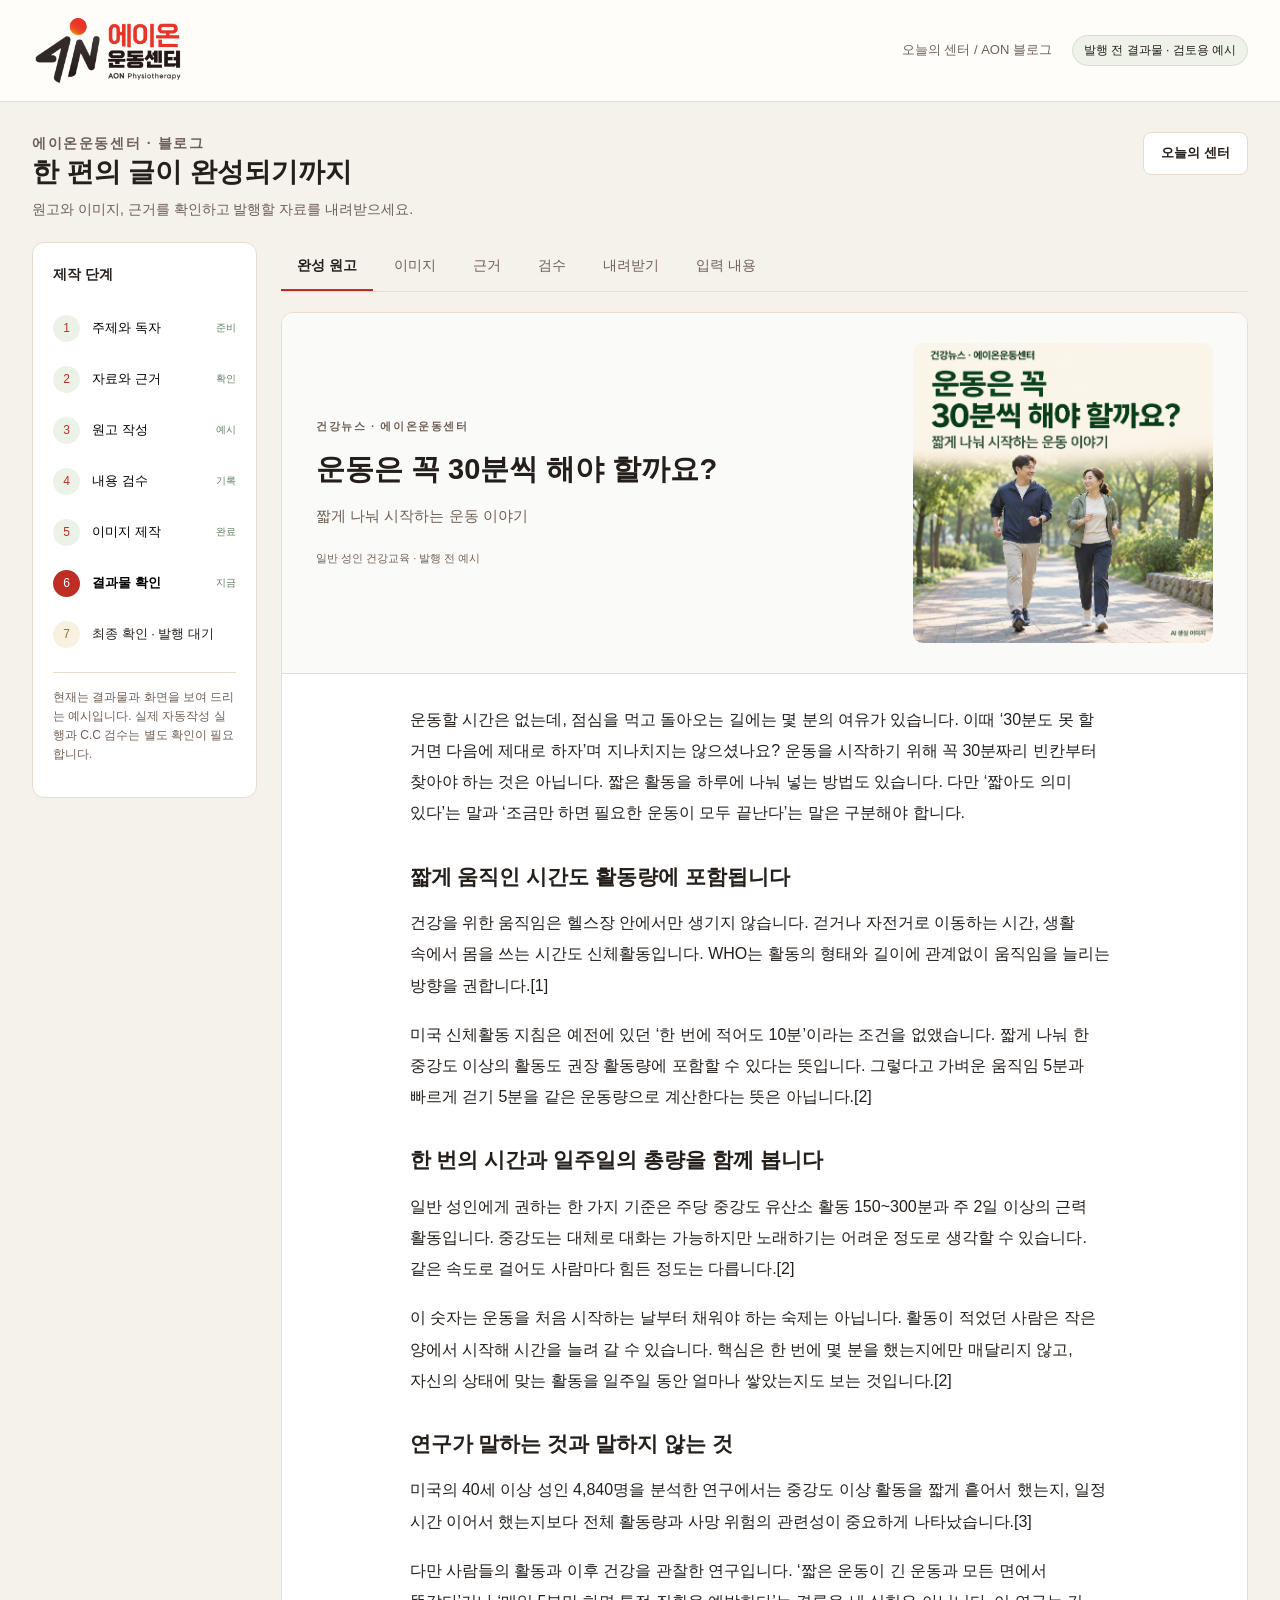
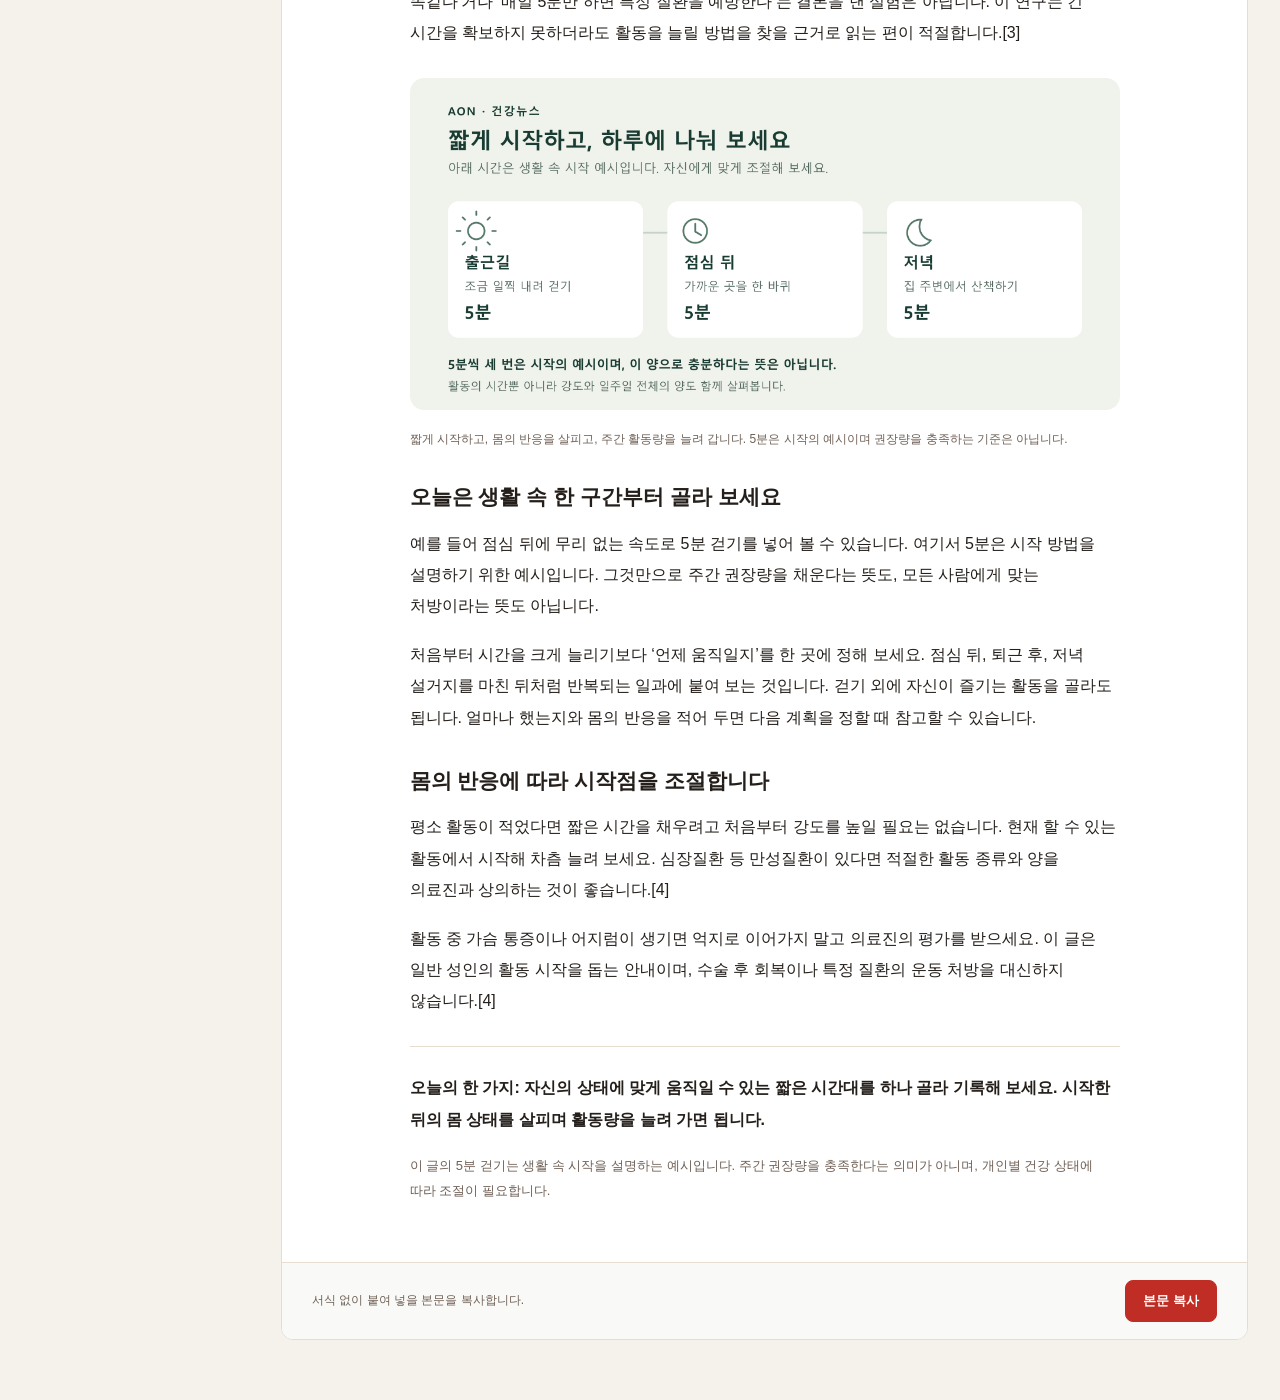
==== blog.html @ 9f803b25 "Prepare AON Work Board GitHub Pages migration" ====
<!doctype html><html lang="ko"><head><meta charset="utf-8"><meta name="viewport" content="width=device-width,initial-scale=1"><title>에이온 블로그 제작실 · 발행 전 예시</title><style>
:root{--ink:#183b32;--muted:#69786f;--line:#dce4da;--bg:#f5f6f3;--green:#285540;--light:#e8eee4}*{box-sizing:border-box}body{margin:0;background:var(--bg);color:var(--ink);font:15px/1.6 'Malgun Gothic','Segoe UI',sans-serif}a{color:inherit}button{font:inherit;cursor:pointer}button,a,input{outline-offset:4px}button:focus-visible,a:focus-visible{outline:3px solid #6c9b7c}.top{background:white;border-bottom:1px solid var(--line);padding:17px 32px;display:flex;align-items:center;gap:20px}.brand{text-decoration:none;font-size:24px;font-weight:800;letter-spacing:1px}.brand small{font-size:11px;letter-spacing:0;font-weight:400;margin-left:10px;color:var(--muted)}.crumb{font-size:13px;margin-left:auto;color:var(--muted)}.badge{border:1px solid #d7dfcc;background:#eef2e8;border-radius:30px;padding:5px 11px;font-size:12px;white-space:nowrap}.wrap{max-width:1380px;margin:auto;padding:30px 32px 60px}.heading{display:flex;align-items:start;justify-content:space-between;gap:20px;margin-bottom:22px}.eyebrow{font-size:11px;letter-spacing:1.6px;color:var(--muted);margin:0 0 5px;font-weight:700}h1{font-size:27px;line-height:1.4;margin:0 0 6px}.heading p{margin:0;color:var(--muted);font-size:14px}.btn{display:inline-flex;align-items:center;justify-content:center;padding:10px 17px;border-radius:8px;text-decoration:none;border:1px solid var(--line);background:white;gap:8px;font-size:13px;font-weight:700}.primary{background:var(--green);color:white;border-color:var(--green)}.layout{display:grid;grid-template-columns:225px minmax(0,1fr);gap:24px;align-items:start}.steps{background:white;border:1px solid var(--line);border-radius:12px;padding:20px;position:sticky;top:20px}.steps h2{font-size:14px;margin:0 0 17px}.step{display:flex;align-items:center;gap:12px;width:100%;text-align:left;padding:12px 0;border:0;background:none;position:relative}.step span{border-radius:50%;background:#edf2e9;width:27px;height:27px;display:grid;place-items:center;font-size:12px;color:var(--green);flex-shrink:0}.step b{font-size:13px;font-weight:500}.step em{font-style:normal;font-size:10px;color:#617c64;margin-left:auto}.step.current b{font-weight:800}.step.current span{background:var(--green);color:white}.step.pending span{background:#f8f1df;color:#92723a}.steps .explain{font-size:12px;color:var(--muted);border-top:1px solid var(--line);padding-top:15px;margin-top:12px}.tabs{display:flex;gap:5px;overflow:auto;border-bottom:1px solid var(--line);margin-bottom:20px}.tabs button{background:none;border:0;border-bottom:2px solid transparent;color:var(--muted);padding:12px 16px;white-space:nowrap;font-size:14px}.tabs button.active{color:var(--ink);font-weight:800;border-bottom-color:var(--green)}.panel[hidden]{display:none}.paper{background:white;border:1px solid var(--line);border-radius:12px;overflow:hidden}.article-top{display:grid;grid-template-columns:1fr 300px;gap:25px;align-items:center;padding:30px 34px;border-bottom:1px solid var(--line);background:#fafbf8}.article-top img{width:100%;border-radius:10px}.article-top h2{font-size:29px;line-height:1.55;word-break:keep-all;margin:12px 0}.article-top .subtitle{font-size:15px;color:var(--muted);margin:0}.reading{max-width:790px;padding:30px 40px 40px;margin:auto;font-size:16px;line-height:1.95;word-break:keep-all;overflow-wrap:break-word}.reading h2{font-size:21px;line-height:1.55;margin:32px 0 14px}.reading p{margin:0 0 18px}.reading figure{margin:30px 0}.reading img{width:100%;height:auto}.reading figcaption{font-size:12px;color:var(--muted);line-height:1.6;margin-top:10px}.reading .takeaway{font-weight:700;border-top:1px solid var(--line);padding-top:25px;margin-top:30px}.reading .reader-note{font-size:13px;color:var(--muted)}.panel-pad{padding:28px 32px}.panel-pad h2{font-size:22px;margin:0 0 10px}.panel-pad>p{color:var(--muted)}.source{display:flex;gap:17px;padding:23px 0;border-bottom:1px solid var(--line);overflow-wrap:anywhere}.source:last-child{border:0}.source-id{min-width:31px;height:31px;background:var(--light);display:grid;place-items:center;border-radius:8px;font-size:12px;font-weight:700}.source h3{font-size:16px;margin:0 0 8px}.source p{margin:0 0 9px;font-size:14px}.source small{display:block;color:var(--muted);font-size:12px}.source a{display:inline-block;color:var(--green);margin-top:8px;font-size:13px;font-weight:700}.asset-grid{display:grid;grid-template-columns:1fr 1fr;gap:22px}.asset{border:1px solid var(--line);border-radius:10px;padding:16px;background:#fff;min-width:0}.asset img{display:block;width:100%;max-height:360px;object-fit:contain;background:#f2f4ee;border-radius:7px}.asset h3{font-size:16px;margin:16px 0 6px}.asset p{font-size:13px;color:var(--muted)}.asset .btn{margin-top:10px}.check-row{display:grid;grid-template-columns:30px 1fr auto;gap:12px;align-items:start;border-bottom:1px solid var(--line);padding:20px 0}.check-row .tick{color:var(--green);font-weight:bold}.check-row h3{font-size:15px;margin:0 0 4px}.check-row p{font-size:13px;color:var(--muted);margin:0}.check-row small{font-size:11px;background:#eaf0e6;color:#425f47;padding:4px 8px;border-radius:20px}.check-row.pending small{background:#faf0db;color:#7a6132}.download-list{display:grid;grid-template-columns:1fr 1fr;gap:12px;margin-top:23px}.download{display:flex;gap:15px;align-items:center;text-decoration:none;border:1px solid var(--line);border-radius:9px;padding:19px;transition:background .15s}.download:hover{background:#f2f5ed}.filetype{font-size:10px;letter-spacing:.7px;background:#eaf0e5;border-radius:7px;padding:13px 7px;width:49px;text-align:center;font-weight:700}.download b{font-size:14px}.download small{display:block;font-size:12px;color:var(--muted)}.download:after{content:'↓';margin-left:auto}.note{border-top:1px solid var(--line);margin-top:25px;padding-top:18px;font-size:13px;color:var(--muted)}.input-grid{display:grid;grid-template-columns:130px 1fr;gap:18px;padding:20px 0}.input-grid dt{color:var(--muted);font-size:13px}.input-grid dd{margin:0;font-size:14px}.copyrow{padding:17px 30px;background:#f9faf7;border-top:1px solid var(--line);display:flex;align-items:center;justify-content:space-between;gap:16px}.copyrow span{font-size:12px;color:var(--muted)}#copyToast{position:fixed;bottom:25px;left:50%;transform:translateX(-50%);background:var(--green);color:white;border-radius:9px;padding:12px 23px;font-size:14px;z-index:20}.back{font-size:13px;text-decoration:none}.back:hover{text-decoration:underline}.review-note{padding:14px 17px;background:#f1f4ed;border-radius:8px;font-size:13px;color:#5a6e60}.article-meta{font-size:11px;color:var(--muted);margin-top:22px}.mobile-status{display:none}
@media(max-width:1050px){.article-top{grid-template-columns:1fr 220px;padding:25px}.article-top h2{font-size:25px}.layout{grid-template-columns:190px 1fr}.steps{padding:17px}.reading{padding:25px 30px}.wrap{padding:25px 22px}.asset-grid{grid-template-columns:1fr}.asset img{max-height:400px}}
@media(max-width:750px){.top{padding:13px 16px;gap:10px}.brand small,.crumb{display:none}.top .badge{margin-left:auto;font-size:10px}.wrap{padding:22px 15px 40px}.heading{display:block}.heading h1{font-size:25px}.heading .btn{margin-top:14px}.layout{display:block}.steps{position:static;display:none}.article-top{grid-template-columns:1fr;padding:23px}.article-top img{max-width:380px;justify-self:center;order:-1}.article-top h2{font-size:25px}.reading{padding:21px 24px;font-size:16px}.panel-pad{padding:22px}.download-list{grid-template-columns:1fr}.input-grid{grid-template-columns:1fr;gap:8px}.input-grid dd{margin-bottom:14px}.copyrow{padding:17px 20px}.copyrow>span{max-width:50%}.tabs button{padding:11px 14px;font-size:13px}.mobile-status{display:block;color:var(--muted);font-size:12px;margin:0 0 14px}.check-row{grid-template-columns:22px 1fr}.check-row small{grid-column:2;justify-self:start}.heading p{font-size:13px}}
@media print{body{background:white}.top,.heading,.steps,.tabs,.copyrow,.mobile-status{display:none}.wrap{padding:0;max-width:none}.layout{display:block}.panel{display:none!important}.panel#article{display:block!important}.paper{border:0}.article-top{padding:0 0 20px;background:white}.article-top img{max-width:200px}.reading{padding:0;max-width:none;font-size:11pt}.reading h2{break-after:avoid;font-size:15pt}.reading figure{break-inside:avoid}.reading img{max-height:200px;object-fit:contain}}
</style><link rel="stylesheet" href="board-theme.css"></head><body class="blog-sample">
<header class="top"><a class="brand aon-brand" href="index.html" aria-label="에이온 운동센터"><img src="assets/aon-wordmark.png" alt="" width="500" height="220"></a><span class="crumb">오늘의 센터 / AON 블로그</span><span class="badge">발행 전 결과물 · 검토용 예시</span></header>
<main class="wrap"><div class="heading"><div><p class="eyebrow">에이온운동센터 · 블로그</p><h1>한 편의 글이 완성되기까지</h1><p>원고와 이미지, 근거를 확인하고 발행할 자료를 내려받으세요.</p></div><a class="btn" href="index.html">오늘의 센터</a></div>
<div class="layout"><aside class="steps"><h2>제작 단계</h2><button class="step" data-tab="input"><span>1</span><b>주제와 독자</b><em>준비</em></button><button class="step" data-tab="sources"><span>2</span><b>자료와 근거</b><em>확인</em></button><button class="step" data-tab="article"><span>3</span><b>원고 작성</b><em>예시</em></button><button class="step" data-tab="review"><span>4</span><b>내용 검수</b><em>기록</em></button><button class="step" data-tab="images"><span>5</span><b>이미지 제작</b><em>완료</em></button><button class="step current" data-tab="files"><span>6</span><b>결과물 확인</b><em>지금</em></button><div class="step pending"><span>7</span><b>최종 확인 · 발행 대기</b></div><p class="explain">현재는 결과물과 화면을 보여 드리는 예시입니다. 실제 자동작성 실행과 C.C 검수는 별도 확인이 필요합니다.</p></aside>
<div><div class="tabs" role="tablist" aria-label="블로그 예시 자료"><button role="tab" class="active" aria-selected="true" data-tab="article">완성 원고</button><button role="tab" aria-selected="false" data-tab="images">이미지</button><button role="tab" aria-selected="false" data-tab="sources">근거</button><button role="tab" aria-selected="false" data-tab="review">검수</button><button role="tab" aria-selected="false" data-tab="files">내려받기</button><button role="tab" aria-selected="false" data-tab="input">입력 내용</button></div><p class="mobile-status">자료 → 원고 → 검수 → 이미지 → 결과물 확인 · 최종 확인 대기</p>
<section id="article" class="panel paper" role="tabpanel"><div class="article-top"><div><p class="eyebrow">건강뉴스 · 에이온운동센터</p><h2>운동은 꼭 30분씩 해야 할까요?</h2><p class="subtitle">짧게 나눠 시작하는 운동 이야기</p><div class="article-meta">일반 성인 건강교육 · 발행 전 예시</div></div><img src="assets/cover.png" alt="운동은 꼭 30분씩 해야 할까요 제목과 공원을 걷는 성인 두 명을 그린 AI 썸네일"></div><article class="reading"><p>운동할 시간은 없는데, 점심을 먹고 돌아오는 길에는 몇 분의 여유가 있습니다. 이때 ‘30분도 못 할 거면 다음에 제대로 하자’며 지나치지는 않으셨나요? 운동을 시작하기 위해 꼭 30분짜리 빈칸부터 찾아야 하는 것은 아닙니다. 짧은 활동을 하루에 나눠 넣는 방법도 있습니다. 다만 ‘짧아도 의미 있다’는 말과 ‘조금만 하면 필요한 운동이 모두 끝난다’는 말은 구분해야 합니다.</p><section><h2>짧게 움직인 시간도 활동량에 포함됩니다</h2><p>건강을 위한 움직임은 헬스장 안에서만 생기지 않습니다. 걷거나 자전거로 이동하는 시간, 생활 속에서 몸을 쓰는 시간도 신체활동입니다. WHO는 활동의 형태와 길이에 관계없이 움직임을 늘리는 방향을 권합니다.[1]</p><p>미국 신체활동 지침은 예전에 있던 ‘한 번에 적어도 10분’이라는 조건을 없앴습니다. 짧게 나눠 한 중강도 이상의 활동도 권장 활동량에 포함할 수 있다는 뜻입니다. 그렇다고 가벼운 움직임 5분과 빠르게 걷기 5분을 같은 운동량으로 계산한다는 뜻은 아닙니다.[2]</p></section><section><h2>한 번의 시간과 일주일의 총량을 함께 봅니다</h2><p>일반 성인에게 권하는 한 가지 기준은 주당 중강도 유산소 활동 150~300분과 주 2일 이상의 근력 활동입니다. 중강도는 대체로 대화는 가능하지만 노래하기는 어려운 정도로 생각할 수 있습니다. 같은 속도로 걸어도 사람마다 힘든 정도는 다릅니다.[2]</p><p>이 숫자는 운동을 처음 시작하는 날부터 채워야 하는 숙제는 아닙니다. 활동이 적었던 사람은 작은 양에서 시작해 시간을 늘려 갈 수 있습니다. 핵심은 한 번에 몇 분을 했는지에만 매달리지 않고, 자신의 상태에 맞는 활동을 일주일 동안 얼마나 쌓았는지도 보는 것입니다.[2]</p></section><section><h2>연구가 말하는 것과 말하지 않는 것</h2><p>미국의 40세 이상 성인 4,840명을 분석한 연구에서는 중강도 이상 활동을 짧게 흩어서 했는지, 일정 시간 이어서 했는지보다 전체 활동량과 사망 위험의 관련성이 중요하게 나타났습니다.[3]</p><p>다만 사람들의 활동과 이후 건강을 관찰한 연구입니다. ‘짧은 운동이 긴 운동과 모든 면에서 똑같다’거나 ‘매일 5분만 하면 특정 질환을 예방한다’는 결론을 낸 실험은 아닙니다. 이 연구는 긴 시간을 확보하지 못하더라도 활동을 늘릴 방법을 찾을 근거로 읽는 편이 적절합니다.[3]</p></section><figure><img src="assets/activity-guide.png" alt="출근길·점심 뒤·저녁에 각각 5분 걷기를 넣는 시작 예시"><figcaption>짧게 시작하고, 몸의 반응을 살피고, 주간 활동량을 늘려 갑니다. 5분은 시작의 예시이며 권장량을 충족하는 기준은 아닙니다.</figcaption></figure><section><h2>오늘은 생활 속 한 구간부터 골라 보세요</h2><p>예를 들어 점심 뒤에 무리 없는 속도로 5분 걷기를 넣어 볼 수 있습니다. 여기서 5분은 시작 방법을 설명하기 위한 예시입니다. 그것만으로 주간 권장량을 채운다는 뜻도, 모든 사람에게 맞는 처방이라는 뜻도 아닙니다.</p><p>처음부터 시간을 크게 늘리기보다 ‘언제 움직일지’를 한 곳에 정해 보세요. 점심 뒤, 퇴근 후, 저녁 설거지를 마친 뒤처럼 반복되는 일과에 붙여 보는 것입니다. 걷기 외에 자신이 즐기는 활동을 골라도 됩니다. 얼마나 했는지와 몸의 반응을 적어 두면 다음 계획을 정할 때 참고할 수 있습니다.</p></section><section><h2>몸의 반응에 따라 시작점을 조절합니다</h2><p>평소 활동이 적었다면 짧은 시간을 채우려고 처음부터 강도를 높일 필요는 없습니다. 현재 할 수 있는 활동에서 시작해 차츰 늘려 보세요. 심장질환 등 만성질환이 있다면 적절한 활동 종류와 양을 의료진과 상의하는 것이 좋습니다.[4]</p><p>활동 중 가슴 통증이나 어지럼이 생기면 억지로 이어가지 말고 의료진의 평가를 받으세요. 이 글은 일반 성인의 활동 시작을 돕는 안내이며, 수술 후 회복이나 특정 질환의 운동 처방을 대신하지 않습니다.[4]</p></section><p class="takeaway">오늘의 한 가지: 자신의 상태에 맞게 움직일 수 있는 짧은 시간대를 하나 골라 기록해 보세요. 시작한 뒤의 몸 상태를 살피며 활동량을 늘려 가면 됩니다.</p><p class="reader-note">이 글의 5분 걷기는 생활 속 시작을 설명하는 예시입니다. 주간 권장량을 충족한다는 의미가 아니며, 개인별 건강 상태에 따라 조절이 필요합니다.</p></article><div class="copyrow"><span>서식 없이 붙여 넣을 본문을 복사합니다.</span><button class="btn primary" id="copyArticle">본문 복사</button></div></section>
<section id="images" class="panel paper panel-pad" role="tabpanel" hidden><h2>글과 함께 사용할 이미지</h2><p>제목 썸네일 1장과 본문 설명 이미지 1장을 준비했습니다.</p><div class="asset-grid"><article class="asset"><img src="assets/cover.png" alt="건강뉴스 제목 썸네일"><h3>01 · 대표 썸네일</h3><p>글 도입에 배치합니다. 실제 고객·직원이나 센터 현장 사진이 아닌 AI 생성 이미지입니다.</p><a class="btn" href="assets/cover.png" download>PNG 내려받기 ↓</a></article><article class="asset"><img src="assets/activity-guide.png" alt="짧은 활동을 하루에 나누어 넣는 예시"><h3>02 · 본문 설명</h3><p>하루에 활동을 나눠 넣는 생활 예시입니다. 5분씩 세 번이면 충분하다는 뜻이 되지 않도록 주의 문구를 넣었습니다.</p><a class="btn" href="assets/activity-guide.png" download>PNG 내려받기 ↓</a></article></div></section>
<section id="sources" class="panel paper panel-pad" role="tabpanel" hidden><h2>주장마다 근거를 연결했습니다</h2><p>공식 지침과 원논문을 구분하고, 이 글에 적용할 수 있는 범위를 기록했습니다.</p><article class="source"><span class="source-id">1</span><div><h3>WHO · Every move counts towards better health (2020)</h3><p>걷기·이동·생활 활동도 신체활동이며 짧은 움직임부터 활동을 늘릴 수 있다는 설명</p><small>2020 지침의 공식 발표문 본문 열람. 개별 운동 처방이나 5분 효과의 직접 근거로 사용하지 않음</small><a target="_blank" rel="noreferrer" href="https://www.who.int/news/item/25-11-2020-every-move-counts-towards-better-health-says-who">원문 확인 ↗</a></div></article><article class="source"><span class="source-id">2</span><div><h3>미국 HHS · Physical Activity Guidelines Questions &amp; Answers</h3><p>최소 10분 연속 조건 삭제, 중강도 활동의 설명, 일반 성인의 주간 활동량과 점진적 시작</p><small>공식 Q&amp;A 본문 열람. 일반 성인 지침으로 사용하며 연령·질환별 개별 처방으로 확대하지 않음</small><a target="_blank" rel="noreferrer" href="https://odphp.health.gov/our-work/nutrition-physical-activity/physical-activity-guidelines/about-physical-activity-guidelines/questions-answers">원문 확인 ↗</a></div></article><article class="source"><span class="source-id">3</span><div><h3>Saint-Maurice 외 · Do Bouts Matter? (JAHA, 2018)</h3><p>40세 이상 4,840명 관찰연구에서 활동을 축적하는 방식과 총활동량·사망 위험의 관련성</p><small>PMC 원문 초록·방법·결론 열람. 관찰연구이므로 인과관계·운동 효과의 동등성·5분 최소 용량을 확정하지 않음</small><a target="_blank" rel="noreferrer" href="https://pmc.ncbi.nlm.nih.gov/articles/PMC5907548/">원문 확인 ↗</a></div></article><article class="source"><span class="source-id">4</span><div><h3>미국 NHLBI · Physical Activity and Your Heart — Risks</h3><p>활동 중 가슴 통증·어지럼, 만성질환이 있을 때 의료진 상담</p><small>공공의료기관 안내 본문 열람. 모든 운동 위험을 포괄하는 문진표는 아님</small><a target="_blank" rel="noreferrer" href="https://www.nhlbi.nih.gov/health/heart/physical-activity/risks">원문 확인 ↗</a></div></article><p class="note">확인일 2026-11-18 · 출처의 URL과 세부 한계는 근거 기록에 보존했습니다.</p></section>
<section id="review" class="panel paper panel-pad" role="tabpanel" hidden><h2>발행 전에 확인할 내용</h2><p>이번 예시의 검수 범위와 남은 확인을 함께 표시합니다.</p>
<div class="check-row"><span class="tick">✓</span><div><h3>짧은 활동과 권장량을 구분했는가</h3><p>짧게 시작할 수 있다는 설명을 주간 권장 활동량과 동일한 뜻으로 쓰지 않았습니다.</p></div><small>확인</small></div>
<div class="check-row"><span class="tick">✓</span><div><h3>연구 결과를 과장하지 않았는가</h3><p>관찰연구의 연관성을 효과 보장이나 인과관계로 표현하지 않았습니다.</p></div><small>확인</small></div>
<div class="check-row"><span class="tick">✓</span><div><h3>일반 독자가 실행 예시를 이해할 수 있는가</h3><p>출근길·점심 뒤·저녁처럼 일상 장면을 사용하고, 횟수와 시간은 예시임을 밝혔습니다.</p></div><small>확인</small></div>
<div class="check-row"><span class="tick">✓</span><div><h3>센터 경험과 효과를 만들어 내지 않았는가</h3><p>가상의 고객 후기·치료 보장·예약 유도 문구를 넣지 않았습니다.</p></div><small>확인</small></div>
<div class="check-row pending"><span>○</span><div><h3>C.C 집필 담당과 재필님 최종 확인</h3><p>이번 원고는 ChatGPT가 만든 시연용 예시입니다. C.C가 작성하거나 검수한 결과로 표시하지 않았습니다.</p></div><small>대기</small></div>
<p class="note">이 화면은 검수 상태를 보여 주는 시안입니다. 버튼을 눌렀다는 이유만으로 실제 승인이나 게시 상태가 바뀌지 않습니다.</p></section>
<section id="files" class="panel paper panel-pad" role="tabpanel" hidden><h2>발행 전 결과물</h2><p>이 화면에서 원고와 자료를 내려받아 검토할 수 있습니다. 최종 발행은 재필님 확인 후 진행합니다.</p><div class="download-list"><a class="download" href="deliverables/AON_짧게_시작하는_운동_검토본.docx" download><span class="filetype">WORD</span><span><b>이미지가 포함된 원고</b><small>편집 가능한 Word 검토본</small></span></a><a class="download" href="content/article-copy.txt" download><span class="filetype">TXT</span><span><b>복사할 본문</b><small>블로그 편집기에 붙여 넣기</small></span></a><a class="download" href="content/evidence.md" download><span class="filetype">REF</span><span><b>근거와 적용 범위</b><small>주장·출처·한계 기록</small></span></a><a class="download" href="deliverables/AON_블로그_발행전_예시묶음.zip" download><span class="filetype">ZIP</span><span><b>블로그 자료 모두 받기</b><small>원고·이미지·근거·검수</small></span></a></div><p class="review-note">화면의 다운로드는 실제 파일입니다. 자동 게시와 운영 시스템 연결은 실행하지 않습니다.</p></section>
<section id="input" class="panel paper panel-pad" role="tabpanel" hidden><h2>이 글을 시작할 때 넣은 내용</h2><dl class="input-grid"><dt>주제</dt><dd>30분을 연속으로 해야만 운동 효과가 있는지 궁금한 사람에게, 짧은 활동부터 시작하는 방법을 설명합니다.</dd><dt>읽을 사람</dt><dd>운동할 시간을 내기 어렵거나 처음 시작하려는 일반 성인</dd><dt>핵심 메시지</dt><dd>짧게 시작해도 활동은 쌓입니다. 자신에게 맞게 시작하고 활동량을 늘려 갑니다.</dd><dt>사용할 자료</dt><dd>WHO·HHS 공식 지침, NHLBI 안전 안내, 신체활동 시간과 건강의 연관성을 다룬 원논문</dd><dt>이미지 방향</dt><dd>실제 같은 일상 걷기 장면의 제목 썸네일 + 짧은 활동을 나눠 넣는 설명 이미지</dd><dt>센터 정보</dt><dd>확인되지 않은 운영 정보·서비스·고객 사례는 넣지 않음</dd><dt>원고 작성</dt><dd>ChatGPT 시연용 예시 · C.C 집필 결과 아님</dd></dl></section>
</div></div></main><div id="copyToast" role="status" hidden></div><script>
const articleText = "운동은 꼭 30분씩 해야 할까요?\n짧게 나눠 시작하는 운동 이야기\n\n운동할 시간은 없는데, 점심을 먹고 돌아오는 길에는 몇 분의 여유가 있습니다. 이때 ‘30분도 못 할 거면 다음에 제대로 하자’며 지나치지는 않으셨나요? 운동을 시작하기 위해 꼭 30분짜리 빈칸부터 찾아야 하는 것은 아닙니다. 짧은 활동을 하루에 나눠 넣는 방법도 있습니다. 다만 ‘짧아도 의미 있다’는 말과 ‘조금만 하면 필요한 운동이 모두 끝난다’는 말은 구분해야 합니다.\n\n짧게 움직인 시간도 활동량에 포함됩니다\n건강을 위한 움직임은 헬스장 안에서만 생기지 않습니다. 걷거나 자전거로 이동하는 시간, 생활 속에서 몸을 쓰는 시간도 신체활동입니다. WHO는 활동의 형태와 길이에 관계없이 움직임을 늘리는 방향을 권합니다.[1]\n\n미국 신체활동 지침은 예전에 있던 ‘한 번에 적어도 10분’이라는 조건을 없앴습니다. 짧게 나눠 한 중강도 이상의 활동도 권장 활동량에 포함할 수 있다는 뜻입니다. 그렇다고 가벼운 움직임 5분과 빠르게 걷기 5분을 같은 운동량으로 계산한다는 뜻은 아닙니다.[2]\n\n한 번의 시간과 일주일의 총량을 함께 봅니다\n일반 성인에게 권하는 한 가지 기준은 주당 중강도 유산소 활동 150~300분과 주 2일 이상의 근력 활동입니다. 중강도는 대체로 대화는 가능하지만 노래하기는 어려운 정도로 생각할 수 있습니다. 같은 속도로 걸어도 사람마다 힘든 정도는 다릅니다.[2]\n\n이 숫자는 운동을 처음 시작하는 날부터 채워야 하는 숙제는 아닙니다. 활동이 적었던 사람은 작은 양에서 시작해 시간을 늘려 갈 수 있습니다. 핵심은 한 번에 몇 분을 했는지에만 매달리지 않고, 자신의 상태에 맞는 활동을 일주일 동안 얼마나 쌓았는지도 보는 것입니다.[2]\n\n연구가 말하는 것과 말하지 않는 것\n미국의 40세 이상 성인 4,840명을 분석한 연구에서는 중강도 이상 활동을 짧게 흩어서 했는지, 일정 시간 이어서 했는지보다 전체 활동량과 사망 위험의 관련성이 중요하게 나타났습니다.[3]\n\n다만 사람들의 활동과 이후 건강을 관찰한 연구입니다. ‘짧은 운동이 긴 운동과 모든 면에서 똑같다’거나 ‘매일 5분만 하면 특정 질환을 예방한다’는 결론을 낸 실험은 아닙니다. 이 연구는 긴 시간을 확보하지 못하더라도 활동을 늘릴 방법을 찾을 근거로 읽는 편이 적절합니다.[3]\n\n오늘은 생활 속 한 구간부터 골라 보세요\n예를 들어 점심 뒤에 무리 없는 속도로 5분 걷기를 넣어 볼 수 있습니다. 여기서 5분은 시작 방법을 설명하기 위한 예시입니다. 그것만으로 주간 권장량을 채운다는 뜻도, 모든 사람에게 맞는 처방이라는 뜻도 아닙니다.\n\n처음부터 시간을 크게 늘리기보다 ‘언제 움직일지’를 한 곳에 정해 보세요. 점심 뒤, 퇴근 후, 저녁 설거지를 마친 뒤처럼 반복되는 일과에 붙여 보는 것입니다. 걷기 외에 자신이 즐기는 활동을 골라도 됩니다. 얼마나 했는지와 몸의 반응을 적어 두면 다음 계획을 정할 때 참고할 수 있습니다.\n\n몸의 반응에 따라 시작점을 조절합니다\n평소 활동이 적었다면 짧은 시간을 채우려고 처음부터 강도를 높일 필요는 없습니다. 현재 할 수 있는 활동에서 시작해 차츰 늘려 보세요. 심장질환 등 만성질환이 있다면 적절한 활동 종류와 양을 의료진과 상의하는 것이 좋습니다.[4]\n\n활동 중 가슴 통증이나 어지럼이 생기면 억지로 이어가지 말고 의료진의 평가를 받으세요. 이 글은 일반 성인의 활동 시작을 돕는 안내이며, 수술 후 회복이나 특정 질환의 운동 처방을 대신하지 않습니다.[4]\n\n오늘의 한 가지: 자신의 상태에 맞게 움직일 수 있는 짧은 시간대를 하나 골라 기록해 보세요. 시작한 뒤의 몸 상태를 살피며 활동량을 늘려 가면 됩니다.\n\n이 글의 5분 걷기는 생활 속 시작을 설명하는 예시입니다. 주간 권장량을 충족한다는 의미가 아니며, 개인별 건강 상태에 따라 조절이 필요합니다.\n\n참고 자료\n1 WHO · Every move counts towards better health (2020)\n2 미국 HHS · Physical Activity Guidelines Questions & Answers\n3 Saint-Maurice 외 · Do Bouts Matter? (JAHA, 2018)\n4 미국 NHLBI · Physical Activity and Your Heart — Risks";
function showTab(id){if(!document.getElementById(id))return;document.querySelectorAll('.panel').forEach(p=>p.hidden=p.id!==id);document.querySelectorAll('.tabs button').forEach(b=>{b.classList.toggle('active',b.dataset.tab===id);b.setAttribute('aria-selected',String(b.dataset.tab===id))});document.querySelectorAll('.step[data-tab]').forEach(b=>b.classList.toggle('current',b.dataset.tab===id));history.replaceState(null,'','#'+id)}
document.querySelectorAll('[data-tab]').forEach(b=>b.addEventListener('click',()=>showTab(b.dataset.tab)));if(location.hash)showTab(location.hash.slice(1));
document.getElementById('copyArticle').addEventListener('click',async()=>{try{if(navigator.clipboard){await navigator.clipboard.writeText(articleText)}else{const t=document.createElement('textarea');t.value=articleText;document.body.append(t);t.select();if(!document.execCommand('copy'))throw Error();t.remove()}const n=document.getElementById('copyToast');n.textContent='본문을 복사했습니다.';n.hidden=false;setTimeout(()=>n.hidden=true,2200)}catch(e){const n=document.getElementById('copyToast');n.textContent='복사가 제한되어 있습니다. 내려받기의 TXT 파일을 이용해 주세요.';n.hidden=false;setTimeout(()=>n.hidden=true,4500)}});
</script></body></html>
---- board-theme.css ----
/* Palette and official wordmark follow the reference Today's Center and Blog screens. */
.board-home {
  --paper: #f5f1eb;
  --white: #fffdfa;
  --ink: #241f1b;
  --body: #493930;
  --muted: #6f6056;
  --line: #e7dcd0;
  --green: #bf2d24;
  --pale: #fdf0e8;
  --rust: #bf2d24;
  --shadow: 0 7px 22px #503a2610;
  background: var(--paper);
}
.board-home .sidebar, .board-home .topbar { background: #fdfaf6; }
.board-home .aon-brand img, .blog-sample .aon-brand img {
  display: block;
  height: auto;
  max-width: 100%;
}
.board-home .aon-brand img { width: 135px; }
.board-home .brand-description { color: var(--muted); border-color: var(--line); }
.board-home .board-nav { display: grid; gap: 15px; margin-top: 14px; }
.board-home .board-nav section { display: grid; gap: 3px; min-width: 0; }
.board-home .board-nav h2 { margin: 0 9px 3px; font-size: 11px; text-transform: none; color: var(--muted); }
.board-home .board-nav .nav-item { color: var(--body); line-height: 1.35; }
.board-home .board-nav .nav-item.active { color: var(--green); background: var(--pale); border-color: #f1cebb; }
.board-home .board-nav .nav-item:hover { background: var(--pale); }
.board-home .intake-pending { opacity: .8; }
.board-home .intake-pending small { font-size: 10px; }
.board-home .topbar-actions { flex-wrap: wrap; }
.board-home .board-hero {
  background: #efe2cc;
  background: linear-gradient(110deg, #efe2cc 58%, #f4e9d4 100%);
  border: 1px solid #e9d7bd;
  border-radius: 17px;
  padding: clamp(18px, 4vw, 34px);
  min-height: 146px;
}
.board-home .page-heading h1 { color: var(--ink); font-size: clamp(26px, 4vw, 40px); }
.board-home .page-heading .eyebrow { color: #87432c; }
.board-home .page-heading p, .board-home .demo-strip { color: var(--muted); }
.board-home .primary-button, .board-home .primary-button:hover { background: #bf2d24; color: #fff; }
.board-home .primary-button:hover { background: #a92820; }
.board-home .panel, .board-home .metric { background: var(--white); border-color: var(--line); }
.board-home .metric p, .board-home .panel-title p { color: var(--muted); }
.board-home th, .board-home .schedule-foot, .board-home .filter-row select { background: #f9f4ed; }
.board-home #connectionError { margin-bottom: 14px; }
.board-home #googleSignIn { max-width: 100%; }
.board-home #logout { background: transparent; border: 0; color: var(--green); }
.board-home .center-extra > p { margin: 0; padding: 0 18px 16px; color: var(--muted); }
.board-home #announcements, .board-home #ai-dashboard { scroll-margin-top: 14px; }
.board-home .ai-panel { margin-top: 18px; }
.board-home .ai-panel-body { padding: 0 20px 20px; }
.board-home .ai-panel-body h3 { margin: 0 0 3px; font-size: 18px; }
.board-home .ai-sample-title { margin: 0 0 10px; color: var(--muted); }
.board-home .ai-panel-body ol { margin: 0 0 15px; padding: 0; list-style: none; }
.board-home .ai-panel-body li { border-top: 1px solid var(--line); }
.board-home .ai-panel-body summary { padding: 10px 0; cursor: pointer; font-weight: 700; }
.board-home .ai-panel-body details p { margin: 0 0 10px 15px; color: var(--muted); }
.board-home [hidden], .blog-sample [hidden] { display: none !important; }
.blog-sample { --ink: #241f1b; --muted: #6f6056; --line: #e7dcd0; --bg: #f5f1eb; --green: #bf2d24; --light: #fdf0e8; }
.blog-sample .top { background: #fffdfa; }
.blog-sample .aon-brand img { width: clamp(115px, 16vw, 152px); }
@media (max-width: 760px) {
  .board-home .sidebar { padding-bottom: 11px; }
  .board-home .aon-brand img { width: 115px; }
  .board-home .board-nav section { display: flex; align-items: center; flex-wrap: wrap; }
  .board-home .board-nav { gap: 4px; margin-top: 7px; }
  .board-home .board-nav h2 { margin: 0 5px 0 0; }
  .board-home .board-nav .nav-item { min-height: 32px; flex: 0 1 auto; padding: 5px 7px; }
  .board-home .board-hero { align-items: flex-start; gap: 10px; }
}
@media (max-width: 450px) {
  .board-home .board-hero { flex-direction: column; }
  .board-home .topbar-actions { justify-content: flex-start; }
  .blog-sample .aon-brand img { width: 103px; }
}
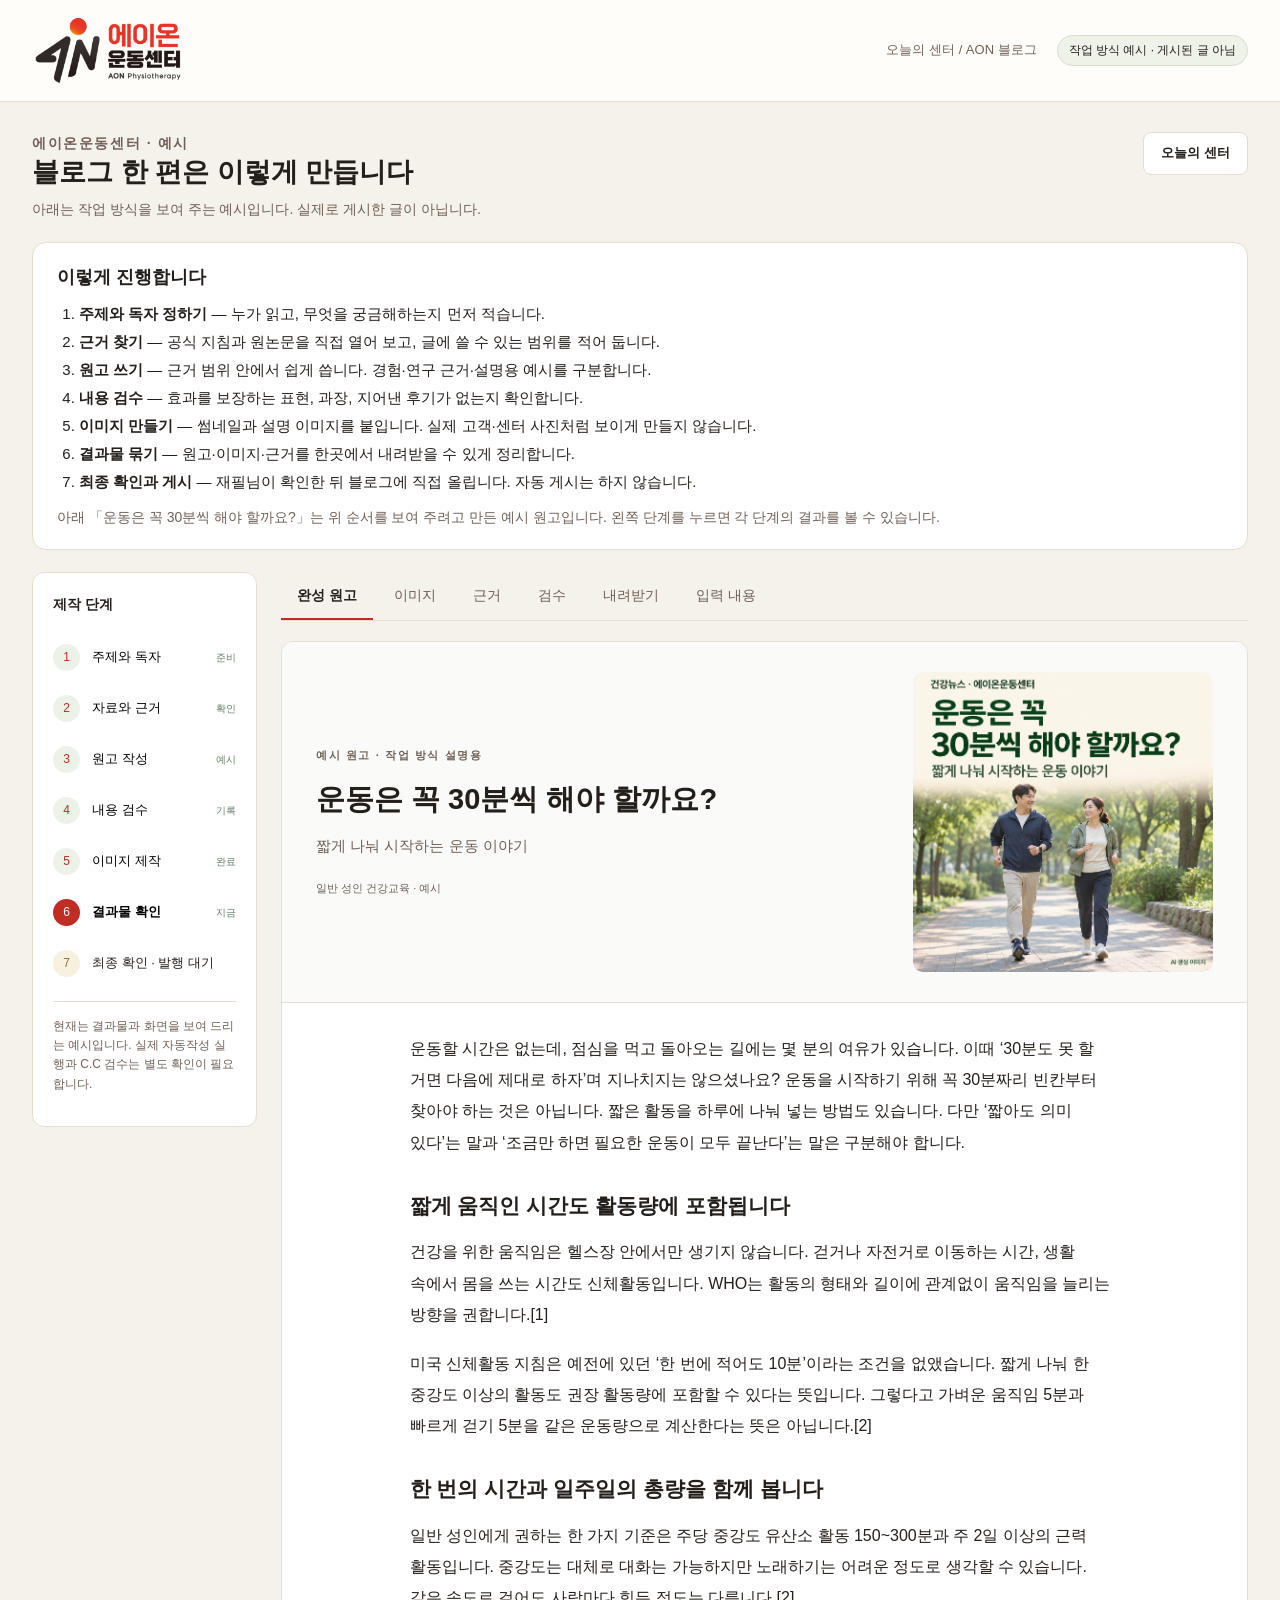
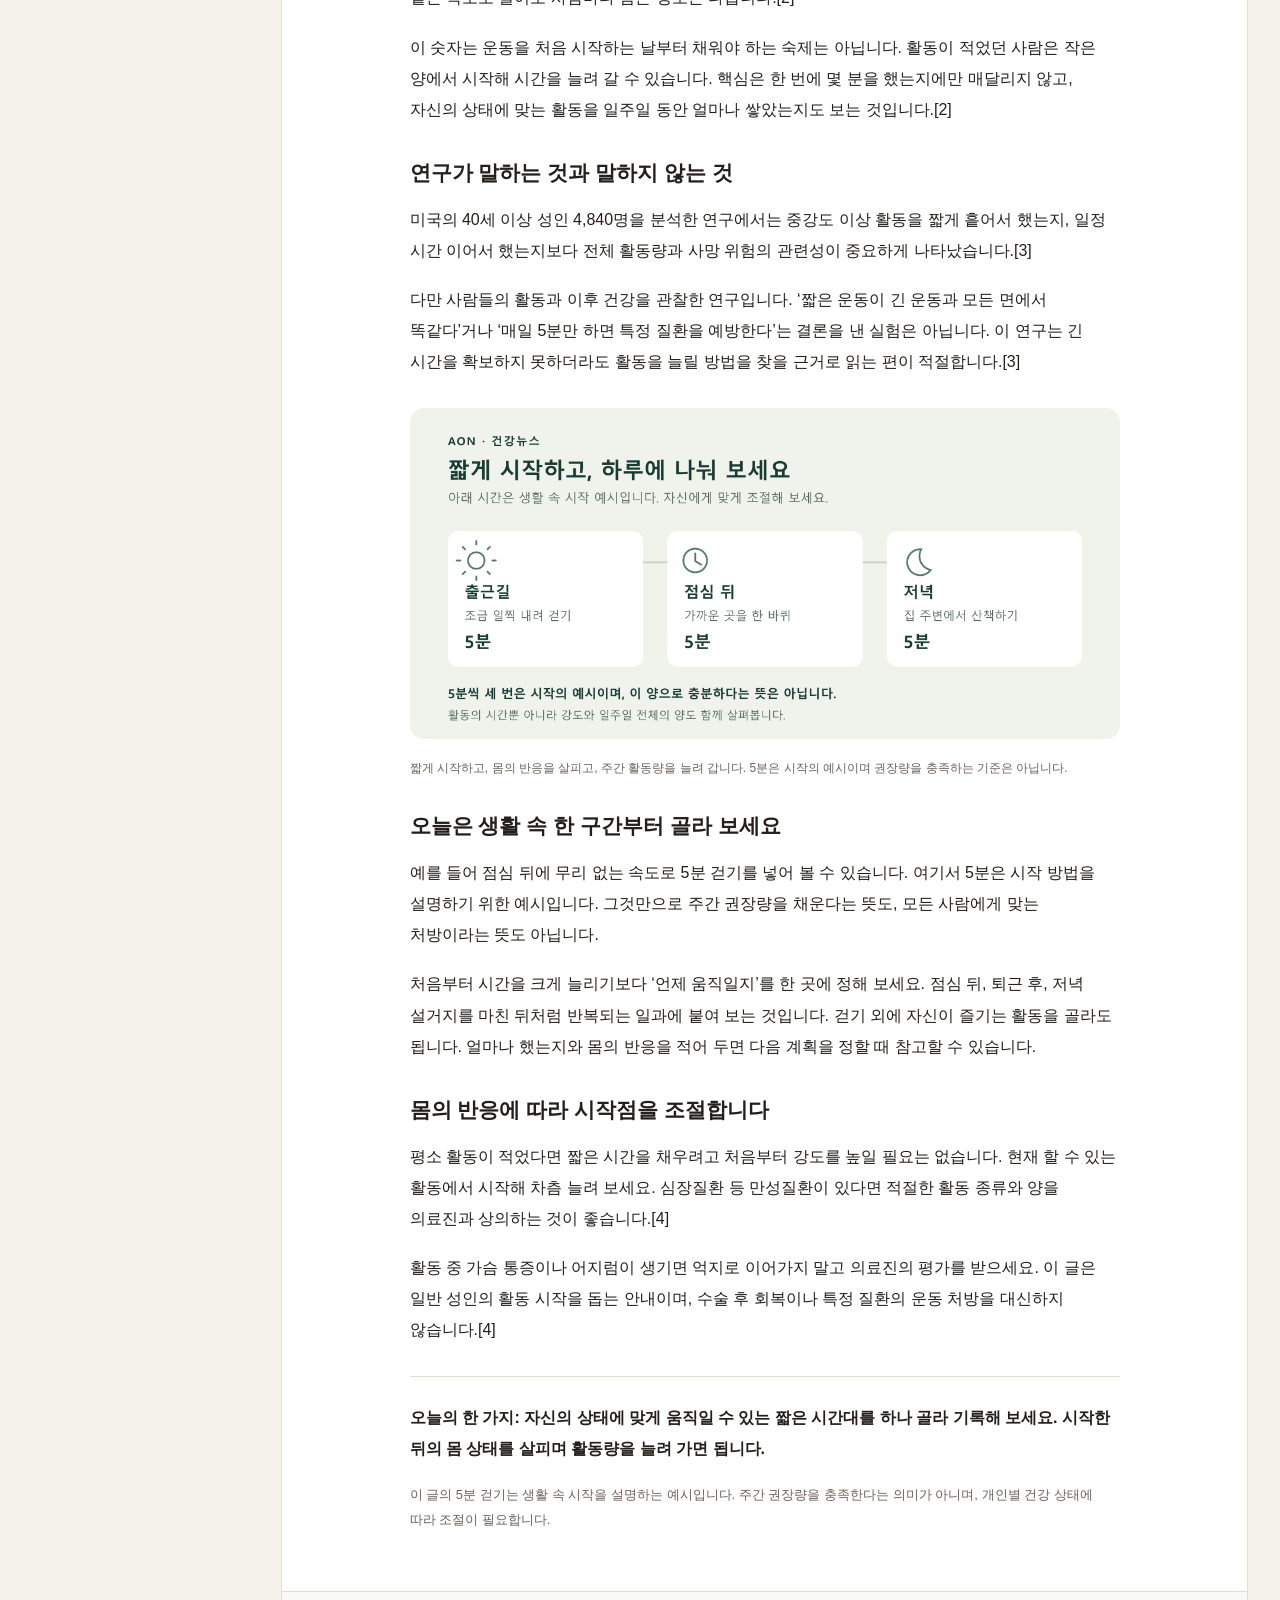
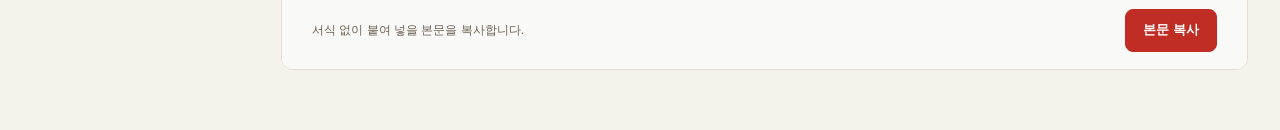
==== commit d16a6e54: "블로그 예시를 작업 방식 설명 형태로 바꾸고 문진표 주소 연결 Co-Authored-By: Claude Opus 5.5 <noreply@anthropic.com> Claude-Se" ====
--- a/blog.html
+++ b/blog.html
@@ -1,14 +1,15 @@
-<!doctype html><html lang="ko"><head><meta charset="utf-8"><meta name="viewport" content="width=device-width,initial-scale=1"><title>에이온 블로그 제작실 · 발행 전 예시</title><style>
+<!doctype html><html lang="ko"><head><meta charset="utf-8"><meta name="viewport" content="width=device-width,initial-scale=1"><title>에이온 블로그 제작 방식 · 예시</title><style>
 :root{--ink:#183b32;--muted:#69786f;--line:#dce4da;--bg:#f5f6f3;--green:#285540;--light:#e8eee4}*{box-sizing:border-box}body{margin:0;background:var(--bg);color:var(--ink);font:15px/1.6 'Malgun Gothic','Segoe UI',sans-serif}a{color:inherit}button{font:inherit;cursor:pointer}button,a,input{outline-offset:4px}button:focus-visible,a:focus-visible{outline:3px solid #6c9b7c}.top{background:white;border-bottom:1px solid var(--line);padding:17px 32px;display:flex;align-items:center;gap:20px}.brand{text-decoration:none;font-size:24px;font-weight:800;letter-spacing:1px}.brand small{font-size:11px;letter-spacing:0;font-weight:400;margin-left:10px;color:var(--muted)}.crumb{font-size:13px;margin-left:auto;color:var(--muted)}.badge{border:1px solid #d7dfcc;background:#eef2e8;border-radius:30px;padding:5px 11px;font-size:12px;white-space:nowrap}.wrap{max-width:1380px;margin:auto;padding:30px 32px 60px}.heading{display:flex;align-items:start;justify-content:space-between;gap:20px;margin-bottom:22px}.eyebrow{font-size:11px;letter-spacing:1.6px;color:var(--muted);margin:0 0 5px;font-weight:700}h1{font-size:27px;line-height:1.4;margin:0 0 6px}.heading p{margin:0;color:var(--muted);font-size:14px}.btn{display:inline-flex;align-items:center;justify-content:center;padding:10px 17px;border-radius:8px;text-decoration:none;border:1px solid var(--line);background:white;gap:8px;font-size:13px;font-weight:700}.primary{background:var(--green);color:white;border-color:var(--green)}.layout{display:grid;grid-template-columns:225px minmax(0,1fr);gap:24px;align-items:start}.steps{background:white;border:1px solid var(--line);border-radius:12px;padding:20px;position:sticky;top:20px}.steps h2{font-size:14px;margin:0 0 17px}.step{display:flex;align-items:center;gap:12px;width:100%;text-align:left;padding:12px 0;border:0;background:none;position:relative}.step span{border-radius:50%;background:#edf2e9;width:27px;height:27px;display:grid;place-items:center;font-size:12px;color:var(--green);flex-shrink:0}.step b{font-size:13px;font-weight:500}.step em{font-style:normal;font-size:10px;color:#617c64;margin-left:auto}.step.current b{font-weight:800}.step.current span{background:var(--green);color:white}.step.pending span{background:#f8f1df;color:#92723a}.steps .explain{font-size:12px;color:var(--muted);border-top:1px solid var(--line);padding-top:15px;margin-top:12px}.tabs{display:flex;gap:5px;overflow:auto;border-bottom:1px solid var(--line);margin-bottom:20px}.tabs button{background:none;border:0;border-bottom:2px solid transparent;color:var(--muted);padding:12px 16px;white-space:nowrap;font-size:14px}.tabs button.active{color:var(--ink);font-weight:800;border-bottom-color:var(--green)}.panel[hidden]{display:none}.paper{background:white;border:1px solid var(--line);border-radius:12px;overflow:hidden}.article-top{display:grid;grid-template-columns:1fr 300px;gap:25px;align-items:center;padding:30px 34px;border-bottom:1px solid var(--line);background:#fafbf8}.article-top img{width:100%;border-radius:10px}.article-top h2{font-size:29px;line-height:1.55;word-break:keep-all;margin:12px 0}.article-top .subtitle{font-size:15px;color:var(--muted);margin:0}.reading{max-width:790px;padding:30px 40px 40px;margin:auto;font-size:16px;line-height:1.95;word-break:keep-all;overflow-wrap:break-word}.reading h2{font-size:21px;line-height:1.55;margin:32px 0 14px}.reading p{margin:0 0 18px}.reading figure{margin:30px 0}.reading img{width:100%;height:auto}.reading figcaption{font-size:12px;color:var(--muted);line-height:1.6;margin-top:10px}.reading .takeaway{font-weight:700;border-top:1px solid var(--line);padding-top:25px;margin-top:30px}.reading .reader-note{font-size:13px;color:var(--muted)}.panel-pad{padding:28px 32px}.panel-pad h2{font-size:22px;margin:0 0 10px}.panel-pad>p{color:var(--muted)}.source{display:flex;gap:17px;padding:23px 0;border-bottom:1px solid var(--line);overflow-wrap:anywhere}.source:last-child{border:0}.source-id{min-width:31px;height:31px;background:var(--light);display:grid;place-items:center;border-radius:8px;font-size:12px;font-weight:700}.source h3{font-size:16px;margin:0 0 8px}.source p{margin:0 0 9px;font-size:14px}.source small{display:block;color:var(--muted);font-size:12px}.source a{display:inline-block;color:var(--green);margin-top:8px;font-size:13px;font-weight:700}.asset-grid{display:grid;grid-template-columns:1fr 1fr;gap:22px}.asset{border:1px solid var(--line);border-radius:10px;padding:16px;background:#fff;min-width:0}.asset img{display:block;width:100%;max-height:360px;object-fit:contain;background:#f2f4ee;border-radius:7px}.asset h3{font-size:16px;margin:16px 0 6px}.asset p{font-size:13px;color:var(--muted)}.asset .btn{margin-top:10px}.check-row{display:grid;grid-template-columns:30px 1fr auto;gap:12px;align-items:start;border-bottom:1px solid var(--line);padding:20px 0}.check-row .tick{color:var(--green);font-weight:bold}.check-row h3{font-size:15px;margin:0 0 4px}.check-row p{font-size:13px;color:var(--muted);margin:0}.check-row small{font-size:11px;background:#eaf0e6;color:#425f47;padding:4px 8px;border-radius:20px}.check-row.pending small{background:#faf0db;color:#7a6132}.download-list{display:grid;grid-template-columns:1fr 1fr;gap:12px;margin-top:23px}.download{display:flex;gap:15px;align-items:center;text-decoration:none;border:1px solid var(--line);border-radius:9px;padding:19px;transition:background .15s}.download:hover{background:#f2f5ed}.filetype{font-size:10px;letter-spacing:.7px;background:#eaf0e5;border-radius:7px;padding:13px 7px;width:49px;text-align:center;font-weight:700}.download b{font-size:14px}.download small{display:block;font-size:12px;color:var(--muted)}.download:after{content:'↓';margin-left:auto}.note{border-top:1px solid var(--line);margin-top:25px;padding-top:18px;font-size:13px;color:var(--muted)}.input-grid{display:grid;grid-template-columns:130px 1fr;gap:18px;padding:20px 0}.input-grid dt{color:var(--muted);font-size:13px}.input-grid dd{margin:0;font-size:14px}.copyrow{padding:17px 30px;background:#f9faf7;border-top:1px solid var(--line);display:flex;align-items:center;justify-content:space-between;gap:16px}.copyrow span{font-size:12px;color:var(--muted)}#copyToast{position:fixed;bottom:25px;left:50%;transform:translateX(-50%);background:var(--green);color:white;border-radius:9px;padding:12px 23px;font-size:14px;z-index:20}.back{font-size:13px;text-decoration:none}.back:hover{text-decoration:underline}.review-note{padding:14px 17px;background:#f1f4ed;border-radius:8px;font-size:13px;color:#5a6e60}.article-meta{font-size:11px;color:var(--muted);margin-top:22px}.mobile-status{display:none}
 @media(max-width:1050px){.article-top{grid-template-columns:1fr 220px;padding:25px}.article-top h2{font-size:25px}.layout{grid-template-columns:190px 1fr}.steps{padding:17px}.reading{padding:25px 30px}.wrap{padding:25px 22px}.asset-grid{grid-template-columns:1fr}.asset img{max-height:400px}}
 @media(max-width:750px){.top{padding:13px 16px;gap:10px}.brand small,.crumb{display:none}.top .badge{margin-left:auto;font-size:10px}.wrap{padding:22px 15px 40px}.heading{display:block}.heading h1{font-size:25px}.heading .btn{margin-top:14px}.layout{display:block}.steps{position:static;display:none}.article-top{grid-template-columns:1fr;padding:23px}.article-top img{max-width:380px;justify-self:center;order:-1}.article-top h2{font-size:25px}.reading{padding:21px 24px;font-size:16px}.panel-pad{padding:22px}.download-list{grid-template-columns:1fr}.input-grid{grid-template-columns:1fr;gap:8px}.input-grid dd{margin-bottom:14px}.copyrow{padding:17px 20px}.copyrow>span{max-width:50%}.tabs button{padding:11px 14px;font-size:13px}.mobile-status{display:block;color:var(--muted);font-size:12px;margin:0 0 14px}.check-row{grid-template-columns:22px 1fr}.check-row small{grid-column:2;justify-self:start}.heading p{font-size:13px}}
 @media print{body{background:white}.top,.heading,.steps,.tabs,.copyrow,.mobile-status{display:none}.wrap{padding:0;max-width:none}.layout{display:block}.panel{display:none!important}.panel#article{display:block!important}.paper{border:0}.article-top{padding:0 0 20px;background:white}.article-top img{max-width:200px}.reading{padding:0;max-width:none;font-size:11pt}.reading h2{break-after:avoid;font-size:15pt}.reading figure{break-inside:avoid}.reading img{max-height:200px;object-fit:contain}}
+.howto{background:#fff;border:1px solid var(--line);border-radius:14px;padding:20px 24px;margin-bottom:22px}.howto h2{margin:0 0 10px;font-size:18px}.howto ol{margin:0;padding-left:22px}.howto li{margin:4px 0}.howto p{margin:12px 0 0;color:var(--muted);font-size:14px}
 </style><link rel="stylesheet" href="board-theme.css"></head><body class="blog-sample">
-<header class="top"><a class="brand aon-brand" href="index.html" aria-label="에이온 운동센터"><img src="assets/aon-wordmark.png" alt="" width="500" height="220"></a><span class="crumb">오늘의 센터 / AON 블로그</span><span class="badge">발행 전 결과물 · 검토용 예시</span></header>
-<main class="wrap"><div class="heading"><div><p class="eyebrow">에이온운동센터 · 블로그</p><h1>한 편의 글이 완성되기까지</h1><p>원고와 이미지, 근거를 확인하고 발행할 자료를 내려받으세요.</p></div><a class="btn" href="index.html">오늘의 센터</a></div>
-<div class="layout"><aside class="steps"><h2>제작 단계</h2><button class="step" data-tab="input"><span>1</span><b>주제와 독자</b><em>준비</em></button><button class="step" data-tab="sources"><span>2</span><b>자료와 근거</b><em>확인</em></button><button class="step" data-tab="article"><span>3</span><b>원고 작성</b><em>예시</em></button><button class="step" data-tab="review"><span>4</span><b>내용 검수</b><em>기록</em></button><button class="step" data-tab="images"><span>5</span><b>이미지 제작</b><em>완료</em></button><button class="step current" data-tab="files"><span>6</span><b>결과물 확인</b><em>지금</em></button><div class="step pending"><span>7</span><b>최종 확인 · 발행 대기</b></div><p class="explain">현재는 결과물과 화면을 보여 드리는 예시입니다. 실제 자동작성 실행과 C.C 검수는 별도 확인이 필요합니다.</p></aside>
+<header class="top"><a class="brand aon-brand" href="index.html" aria-label="에이온 운동센터"><img src="assets/aon-wordmark.png" alt="" width="500" height="220"></a><span class="crumb">오늘의 센터 / AON 블로그</span><span class="badge">작업 방식 예시 · 게시된 글 아님</span></header>
+<main class="wrap"><div class="heading"><div><p class="eyebrow">에이온운동센터 · 예시</p><h1>블로그 한 편은 이렇게 만듭니다</h1><p>아래는 작업 방식을 보여 주는 예시입니다. 실제로 게시한 글이 아닙니다.</p></div><a class="btn" href="index.html">오늘의 센터</a></div>
+<section class="howto"><h2>이렇게 진행합니다</h2><ol><li><b>주제와 독자 정하기</b> — 누가 읽고, 무엇을 궁금해하는지 먼저 적습니다.</li><li><b>근거 찾기</b> — 공식 지침과 원논문을 직접 열어 보고, 글에 쓸 수 있는 범위를 적어 둡니다.</li><li><b>원고 쓰기</b> — 근거 범위 안에서 쉽게 씁니다. 경험·연구 근거·설명용 예시를 구분합니다.</li><li><b>내용 검수</b> — 효과를 보장하는 표현, 과장, 지어낸 후기가 없는지 확인합니다.</li><li><b>이미지 만들기</b> — 썸네일과 설명 이미지를 붙입니다. 실제 고객·센터 사진처럼 보이게 만들지 않습니다.</li><li><b>결과물 묶기</b> — 원고·이미지·근거를 한곳에서 내려받을 수 있게 정리합니다.</li><li><b>최종 확인과 게시</b> — 재필님이 확인한 뒤 블로그에 직접 올립니다. 자동 게시는 하지 않습니다.</li></ol><p>아래 「운동은 꼭 30분씩 해야 할까요?」는 위 순서를 보여 주려고 만든 예시 원고입니다. 왼쪽 단계를 누르면 각 단계의 결과를 볼 수 있습니다.</p></section><div class="layout"><aside class="steps"><h2>제작 단계</h2><button class="step" data-tab="input"><span>1</span><b>주제와 독자</b><em>준비</em></button><button class="step" data-tab="sources"><span>2</span><b>자료와 근거</b><em>확인</em></button><button class="step" data-tab="article"><span>3</span><b>원고 작성</b><em>예시</em></button><button class="step" data-tab="review"><span>4</span><b>내용 검수</b><em>기록</em></button><button class="step" data-tab="images"><span>5</span><b>이미지 제작</b><em>완료</em></button><button class="step current" data-tab="files"><span>6</span><b>결과물 확인</b><em>지금</em></button><div class="step pending"><span>7</span><b>최종 확인 · 발행 대기</b></div><p class="explain">현재는 결과물과 화면을 보여 드리는 예시입니다. 실제 자동작성 실행과 C.C 검수는 별도 확인이 필요합니다.</p></aside>
 <div><div class="tabs" role="tablist" aria-label="블로그 예시 자료"><button role="tab" class="active" aria-selected="true" data-tab="article">완성 원고</button><button role="tab" aria-selected="false" data-tab="images">이미지</button><button role="tab" aria-selected="false" data-tab="sources">근거</button><button role="tab" aria-selected="false" data-tab="review">검수</button><button role="tab" aria-selected="false" data-tab="files">내려받기</button><button role="tab" aria-selected="false" data-tab="input">입력 내용</button></div><p class="mobile-status">자료 → 원고 → 검수 → 이미지 → 결과물 확인 · 최종 확인 대기</p>
-<section id="article" class="panel paper" role="tabpanel"><div class="article-top"><div><p class="eyebrow">건강뉴스 · 에이온운동센터</p><h2>운동은 꼭 30분씩 해야 할까요?</h2><p class="subtitle">짧게 나눠 시작하는 운동 이야기</p><div class="article-meta">일반 성인 건강교육 · 발행 전 예시</div></div><img src="assets/cover.png" alt="운동은 꼭 30분씩 해야 할까요 제목과 공원을 걷는 성인 두 명을 그린 AI 썸네일"></div><article class="reading"><p>운동할 시간은 없는데, 점심을 먹고 돌아오는 길에는 몇 분의 여유가 있습니다. 이때 ‘30분도 못 할 거면 다음에 제대로 하자’며 지나치지는 않으셨나요? 운동을 시작하기 위해 꼭 30분짜리 빈칸부터 찾아야 하는 것은 아닙니다. 짧은 활동을 하루에 나눠 넣는 방법도 있습니다. 다만 ‘짧아도 의미 있다’는 말과 ‘조금만 하면 필요한 운동이 모두 끝난다’는 말은 구분해야 합니다.</p><section><h2>짧게 움직인 시간도 활동량에 포함됩니다</h2><p>건강을 위한 움직임은 헬스장 안에서만 생기지 않습니다. 걷거나 자전거로 이동하는 시간, 생활 속에서 몸을 쓰는 시간도 신체활동입니다. WHO는 활동의 형태와 길이에 관계없이 움직임을 늘리는 방향을 권합니다.[1]</p><p>미국 신체활동 지침은 예전에 있던 ‘한 번에 적어도 10분’이라는 조건을 없앴습니다. 짧게 나눠 한 중강도 이상의 활동도 권장 활동량에 포함할 수 있다는 뜻입니다. 그렇다고 가벼운 움직임 5분과 빠르게 걷기 5분을 같은 운동량으로 계산한다는 뜻은 아닙니다.[2]</p></section><section><h2>한 번의 시간과 일주일의 총량을 함께 봅니다</h2><p>일반 성인에게 권하는 한 가지 기준은 주당 중강도 유산소 활동 150~300분과 주 2일 이상의 근력 활동입니다. 중강도는 대체로 대화는 가능하지만 노래하기는 어려운 정도로 생각할 수 있습니다. 같은 속도로 걸어도 사람마다 힘든 정도는 다릅니다.[2]</p><p>이 숫자는 운동을 처음 시작하는 날부터 채워야 하는 숙제는 아닙니다. 활동이 적었던 사람은 작은 양에서 시작해 시간을 늘려 갈 수 있습니다. 핵심은 한 번에 몇 분을 했는지에만 매달리지 않고, 자신의 상태에 맞는 활동을 일주일 동안 얼마나 쌓았는지도 보는 것입니다.[2]</p></section><section><h2>연구가 말하는 것과 말하지 않는 것</h2><p>미국의 40세 이상 성인 4,840명을 분석한 연구에서는 중강도 이상 활동을 짧게 흩어서 했는지, 일정 시간 이어서 했는지보다 전체 활동량과 사망 위험의 관련성이 중요하게 나타났습니다.[3]</p><p>다만 사람들의 활동과 이후 건강을 관찰한 연구입니다. ‘짧은 운동이 긴 운동과 모든 면에서 똑같다’거나 ‘매일 5분만 하면 특정 질환을 예방한다’는 결론을 낸 실험은 아닙니다. 이 연구는 긴 시간을 확보하지 못하더라도 활동을 늘릴 방법을 찾을 근거로 읽는 편이 적절합니다.[3]</p></section><figure><img src="assets/activity-guide.png" alt="출근길·점심 뒤·저녁에 각각 5분 걷기를 넣는 시작 예시"><figcaption>짧게 시작하고, 몸의 반응을 살피고, 주간 활동량을 늘려 갑니다. 5분은 시작의 예시이며 권장량을 충족하는 기준은 아닙니다.</figcaption></figure><section><h2>오늘은 생활 속 한 구간부터 골라 보세요</h2><p>예를 들어 점심 뒤에 무리 없는 속도로 5분 걷기를 넣어 볼 수 있습니다. 여기서 5분은 시작 방법을 설명하기 위한 예시입니다. 그것만으로 주간 권장량을 채운다는 뜻도, 모든 사람에게 맞는 처방이라는 뜻도 아닙니다.</p><p>처음부터 시간을 크게 늘리기보다 ‘언제 움직일지’를 한 곳에 정해 보세요. 점심 뒤, 퇴근 후, 저녁 설거지를 마친 뒤처럼 반복되는 일과에 붙여 보는 것입니다. 걷기 외에 자신이 즐기는 활동을 골라도 됩니다. 얼마나 했는지와 몸의 반응을 적어 두면 다음 계획을 정할 때 참고할 수 있습니다.</p></section><section><h2>몸의 반응에 따라 시작점을 조절합니다</h2><p>평소 활동이 적었다면 짧은 시간을 채우려고 처음부터 강도를 높일 필요는 없습니다. 현재 할 수 있는 활동에서 시작해 차츰 늘려 보세요. 심장질환 등 만성질환이 있다면 적절한 활동 종류와 양을 의료진과 상의하는 것이 좋습니다.[4]</p><p>활동 중 가슴 통증이나 어지럼이 생기면 억지로 이어가지 말고 의료진의 평가를 받으세요. 이 글은 일반 성인의 활동 시작을 돕는 안내이며, 수술 후 회복이나 특정 질환의 운동 처방을 대신하지 않습니다.[4]</p></section><p class="takeaway">오늘의 한 가지: 자신의 상태에 맞게 움직일 수 있는 짧은 시간대를 하나 골라 기록해 보세요. 시작한 뒤의 몸 상태를 살피며 활동량을 늘려 가면 됩니다.</p><p class="reader-note">이 글의 5분 걷기는 생활 속 시작을 설명하는 예시입니다. 주간 권장량을 충족한다는 의미가 아니며, 개인별 건강 상태에 따라 조절이 필요합니다.</p></article><div class="copyrow"><span>서식 없이 붙여 넣을 본문을 복사합니다.</span><button class="btn primary" id="copyArticle">본문 복사</button></div></section>
+<section id="article" class="panel paper" role="tabpanel"><div class="article-top"><div><p class="eyebrow">예시 원고 · 작업 방식 설명용</p><h2>운동은 꼭 30분씩 해야 할까요?</h2><p class="subtitle">짧게 나눠 시작하는 운동 이야기</p><div class="article-meta">일반 성인 건강교육 · 예시</div></div><img src="assets/cover.png" alt="운동은 꼭 30분씩 해야 할까요 제목과 공원을 걷는 성인 두 명을 그린 AI 썸네일"></div><article class="reading"><p>운동할 시간은 없는데, 점심을 먹고 돌아오는 길에는 몇 분의 여유가 있습니다. 이때 ‘30분도 못 할 거면 다음에 제대로 하자’며 지나치지는 않으셨나요? 운동을 시작하기 위해 꼭 30분짜리 빈칸부터 찾아야 하는 것은 아닙니다. 짧은 활동을 하루에 나눠 넣는 방법도 있습니다. 다만 ‘짧아도 의미 있다’는 말과 ‘조금만 하면 필요한 운동이 모두 끝난다’는 말은 구분해야 합니다.</p><section><h2>짧게 움직인 시간도 활동량에 포함됩니다</h2><p>건강을 위한 움직임은 헬스장 안에서만 생기지 않습니다. 걷거나 자전거로 이동하는 시간, 생활 속에서 몸을 쓰는 시간도 신체활동입니다. WHO는 활동의 형태와 길이에 관계없이 움직임을 늘리는 방향을 권합니다.[1]</p><p>미국 신체활동 지침은 예전에 있던 ‘한 번에 적어도 10분’이라는 조건을 없앴습니다. 짧게 나눠 한 중강도 이상의 활동도 권장 활동량에 포함할 수 있다는 뜻입니다. 그렇다고 가벼운 움직임 5분과 빠르게 걷기 5분을 같은 운동량으로 계산한다는 뜻은 아닙니다.[2]</p></section><section><h2>한 번의 시간과 일주일의 총량을 함께 봅니다</h2><p>일반 성인에게 권하는 한 가지 기준은 주당 중강도 유산소 활동 150~300분과 주 2일 이상의 근력 활동입니다. 중강도는 대체로 대화는 가능하지만 노래하기는 어려운 정도로 생각할 수 있습니다. 같은 속도로 걸어도 사람마다 힘든 정도는 다릅니다.[2]</p><p>이 숫자는 운동을 처음 시작하는 날부터 채워야 하는 숙제는 아닙니다. 활동이 적었던 사람은 작은 양에서 시작해 시간을 늘려 갈 수 있습니다. 핵심은 한 번에 몇 분을 했는지에만 매달리지 않고, 자신의 상태에 맞는 활동을 일주일 동안 얼마나 쌓았는지도 보는 것입니다.[2]</p></section><section><h2>연구가 말하는 것과 말하지 않는 것</h2><p>미국의 40세 이상 성인 4,840명을 분석한 연구에서는 중강도 이상 활동을 짧게 흩어서 했는지, 일정 시간 이어서 했는지보다 전체 활동량과 사망 위험의 관련성이 중요하게 나타났습니다.[3]</p><p>다만 사람들의 활동과 이후 건강을 관찰한 연구입니다. ‘짧은 운동이 긴 운동과 모든 면에서 똑같다’거나 ‘매일 5분만 하면 특정 질환을 예방한다’는 결론을 낸 실험은 아닙니다. 이 연구는 긴 시간을 확보하지 못하더라도 활동을 늘릴 방법을 찾을 근거로 읽는 편이 적절합니다.[3]</p></section><figure><img src="assets/activity-guide.png" alt="출근길·점심 뒤·저녁에 각각 5분 걷기를 넣는 시작 예시"><figcaption>짧게 시작하고, 몸의 반응을 살피고, 주간 활동량을 늘려 갑니다. 5분은 시작의 예시이며 권장량을 충족하는 기준은 아닙니다.</figcaption></figure><section><h2>오늘은 생활 속 한 구간부터 골라 보세요</h2><p>예를 들어 점심 뒤에 무리 없는 속도로 5분 걷기를 넣어 볼 수 있습니다. 여기서 5분은 시작 방법을 설명하기 위한 예시입니다. 그것만으로 주간 권장량을 채운다는 뜻도, 모든 사람에게 맞는 처방이라는 뜻도 아닙니다.</p><p>처음부터 시간을 크게 늘리기보다 ‘언제 움직일지’를 한 곳에 정해 보세요. 점심 뒤, 퇴근 후, 저녁 설거지를 마친 뒤처럼 반복되는 일과에 붙여 보는 것입니다. 걷기 외에 자신이 즐기는 활동을 골라도 됩니다. 얼마나 했는지와 몸의 반응을 적어 두면 다음 계획을 정할 때 참고할 수 있습니다.</p></section><section><h2>몸의 반응에 따라 시작점을 조절합니다</h2><p>평소 활동이 적었다면 짧은 시간을 채우려고 처음부터 강도를 높일 필요는 없습니다. 현재 할 수 있는 활동에서 시작해 차츰 늘려 보세요. 심장질환 등 만성질환이 있다면 적절한 활동 종류와 양을 의료진과 상의하는 것이 좋습니다.[4]</p><p>활동 중 가슴 통증이나 어지럼이 생기면 억지로 이어가지 말고 의료진의 평가를 받으세요. 이 글은 일반 성인의 활동 시작을 돕는 안내이며, 수술 후 회복이나 특정 질환의 운동 처방을 대신하지 않습니다.[4]</p></section><p class="takeaway">오늘의 한 가지: 자신의 상태에 맞게 움직일 수 있는 짧은 시간대를 하나 골라 기록해 보세요. 시작한 뒤의 몸 상태를 살피며 활동량을 늘려 가면 됩니다.</p><p class="reader-note">이 글의 5분 걷기는 생활 속 시작을 설명하는 예시입니다. 주간 권장량을 충족한다는 의미가 아니며, 개인별 건강 상태에 따라 조절이 필요합니다.</p></article><div class="copyrow"><span>서식 없이 붙여 넣을 본문을 복사합니다.</span><button class="btn primary" id="copyArticle">본문 복사</button></div></section>
 <section id="images" class="panel paper panel-pad" role="tabpanel" hidden><h2>글과 함께 사용할 이미지</h2><p>제목 썸네일 1장과 본문 설명 이미지 1장을 준비했습니다.</p><div class="asset-grid"><article class="asset"><img src="assets/cover.png" alt="건강뉴스 제목 썸네일"><h3>01 · 대표 썸네일</h3><p>글 도입에 배치합니다. 실제 고객·직원이나 센터 현장 사진이 아닌 AI 생성 이미지입니다.</p><a class="btn" href="assets/cover.png" download>PNG 내려받기 ↓</a></article><article class="asset"><img src="assets/activity-guide.png" alt="짧은 활동을 하루에 나누어 넣는 예시"><h3>02 · 본문 설명</h3><p>하루에 활동을 나눠 넣는 생활 예시입니다. 5분씩 세 번이면 충분하다는 뜻이 되지 않도록 주의 문구를 넣었습니다.</p><a class="btn" href="assets/activity-guide.png" download>PNG 내려받기 ↓</a></article></div></section>
 <section id="sources" class="panel paper panel-pad" role="tabpanel" hidden><h2>주장마다 근거를 연결했습니다</h2><p>공식 지침과 원논문을 구분하고, 이 글에 적용할 수 있는 범위를 기록했습니다.</p><article class="source"><span class="source-id">1</span><div><h3>WHO · Every move counts towards better health (2020)</h3><p>걷기·이동·생활 활동도 신체활동이며 짧은 움직임부터 활동을 늘릴 수 있다는 설명</p><small>2020 지침의 공식 발표문 본문 열람. 개별 운동 처방이나 5분 효과의 직접 근거로 사용하지 않음</small><a target="_blank" rel="noreferrer" href="https://www.who.int/news/item/25-11-2020-every-move-counts-towards-better-health-says-who">원문 확인 ↗</a></div></article><article class="source"><span class="source-id">2</span><div><h3>미국 HHS · Physical Activity Guidelines Questions &amp; Answers</h3><p>최소 10분 연속 조건 삭제, 중강도 활동의 설명, 일반 성인의 주간 활동량과 점진적 시작</p><small>공식 Q&amp;A 본문 열람. 일반 성인 지침으로 사용하며 연령·질환별 개별 처방으로 확대하지 않음</small><a target="_blank" rel="noreferrer" href="https://odphp.health.gov/our-work/nutrition-physical-activity/physical-activity-guidelines/about-physical-activity-guidelines/questions-answers">원문 확인 ↗</a></div></article><article class="source"><span class="source-id">3</span><div><h3>Saint-Maurice 외 · Do Bouts Matter? (JAHA, 2018)</h3><p>40세 이상 4,840명 관찰연구에서 활동을 축적하는 방식과 총활동량·사망 위험의 관련성</p><small>PMC 원문 초록·방법·결론 열람. 관찰연구이므로 인과관계·운동 효과의 동등성·5분 최소 용량을 확정하지 않음</small><a target="_blank" rel="noreferrer" href="https://pmc.ncbi.nlm.nih.gov/articles/PMC5907548/">원문 확인 ↗</a></div></article><article class="source"><span class="source-id">4</span><div><h3>미국 NHLBI · Physical Activity and Your Heart — Risks</h3><p>활동 중 가슴 통증·어지럼, 만성질환이 있을 때 의료진 상담</p><small>공공의료기관 안내 본문 열람. 모든 운동 위험을 포괄하는 문진표는 아님</small><a target="_blank" rel="noreferrer" href="https://www.nhlbi.nih.gov/health/heart/physical-activity/risks">원문 확인 ↗</a></div></article><p class="note">확인일 2026-11-18 · 출처의 URL과 세부 한계는 근거 기록에 보존했습니다.</p></section>
 <section id="review" class="panel paper panel-pad" role="tabpanel" hidden><h2>발행 전에 확인할 내용</h2><p>이번 예시의 검수 범위와 남은 확인을 함께 표시합니다.</p>
@@ -18,7 +19,7 @@
 <div class="check-row"><span class="tick">✓</span><div><h3>센터 경험과 효과를 만들어 내지 않았는가</h3><p>가상의 고객 후기·치료 보장·예약 유도 문구를 넣지 않았습니다.</p></div><small>확인</small></div>
 <div class="check-row pending"><span>○</span><div><h3>C.C 집필 담당과 재필님 최종 확인</h3><p>이번 원고는 ChatGPT가 만든 시연용 예시입니다. C.C가 작성하거나 검수한 결과로 표시하지 않았습니다.</p></div><small>대기</small></div>
 <p class="note">이 화면은 검수 상태를 보여 주는 시안입니다. 버튼을 눌렀다는 이유만으로 실제 승인이나 게시 상태가 바뀌지 않습니다.</p></section>
-<section id="files" class="panel paper panel-pad" role="tabpanel" hidden><h2>발행 전 결과물</h2><p>이 화면에서 원고와 자료를 내려받아 검토할 수 있습니다. 최종 발행은 재필님 확인 후 진행합니다.</p><div class="download-list"><a class="download" href="deliverables/AON_짧게_시작하는_운동_검토본.docx" download><span class="filetype">WORD</span><span><b>이미지가 포함된 원고</b><small>편집 가능한 Word 검토본</small></span></a><a class="download" href="content/article-copy.txt" download><span class="filetype">TXT</span><span><b>복사할 본문</b><small>블로그 편집기에 붙여 넣기</small></span></a><a class="download" href="content/evidence.md" download><span class="filetype">REF</span><span><b>근거와 적용 범위</b><small>주장·출처·한계 기록</small></span></a><a class="download" href="deliverables/AON_블로그_발행전_예시묶음.zip" download><span class="filetype">ZIP</span><span><b>블로그 자료 모두 받기</b><small>원고·이미지·근거·검수</small></span></a></div><p class="review-note">화면의 다운로드는 실제 파일입니다. 자동 게시와 운영 시스템 연결은 실행하지 않습니다.</p></section>
+<section id="files" class="panel paper panel-pad" role="tabpanel" hidden><h2>예시 결과물</h2><p>이 화면에서 원고와 자료를 내려받아 검토할 수 있습니다. 최종 발행은 재필님 확인 후 진행합니다.</p><div class="download-list"><a class="download" href="deliverables/AON_짧게_시작하는_운동_검토본.docx" download><span class="filetype">WORD</span><span><b>이미지가 포함된 원고</b><small>편집 가능한 Word 검토본</small></span></a><a class="download" href="content/article-copy.txt" download><span class="filetype">TXT</span><span><b>복사할 본문</b><small>블로그 편집기에 붙여 넣기</small></span></a><a class="download" href="content/evidence.md" download><span class="filetype">REF</span><span><b>근거와 적용 범위</b><small>주장·출처·한계 기록</small></span></a><a class="download" href="deliverables/AON_블로그_발행전_예시묶음.zip" download><span class="filetype">ZIP</span><span><b>블로그 자료 모두 받기</b><small>원고·이미지·근거·검수</small></span></a></div><p class="review-note">화면의 다운로드는 실제 파일입니다. 자동 게시와 운영 시스템 연결은 실행하지 않습니다.</p></section>
 <section id="input" class="panel paper panel-pad" role="tabpanel" hidden><h2>이 글을 시작할 때 넣은 내용</h2><dl class="input-grid"><dt>주제</dt><dd>30분을 연속으로 해야만 운동 효과가 있는지 궁금한 사람에게, 짧은 활동부터 시작하는 방법을 설명합니다.</dd><dt>읽을 사람</dt><dd>운동할 시간을 내기 어렵거나 처음 시작하려는 일반 성인</dd><dt>핵심 메시지</dt><dd>짧게 시작해도 활동은 쌓입니다. 자신에게 맞게 시작하고 활동량을 늘려 갑니다.</dd><dt>사용할 자료</dt><dd>WHO·HHS 공식 지침, NHLBI 안전 안내, 신체활동 시간과 건강의 연관성을 다룬 원논문</dd><dt>이미지 방향</dt><dd>실제 같은 일상 걷기 장면의 제목 썸네일 + 짧은 활동을 나눠 넣는 설명 이미지</dd><dt>센터 정보</dt><dd>확인되지 않은 운영 정보·서비스·고객 사례는 넣지 않음</dd><dt>원고 작성</dt><dd>ChatGPT 시연용 예시 · C.C 집필 결과 아님</dd></dl></section>
 </div></div></main><div id="copyToast" role="status" hidden></div><script>
 const articleText = "운동은 꼭 30분씩 해야 할까요?\n짧게 나눠 시작하는 운동 이야기\n\n운동할 시간은 없는데, 점심을 먹고 돌아오는 길에는 몇 분의 여유가 있습니다. 이때 ‘30분도 못 할 거면 다음에 제대로 하자’며 지나치지는 않으셨나요? 운동을 시작하기 위해 꼭 30분짜리 빈칸부터 찾아야 하는 것은 아닙니다. 짧은 활동을 하루에 나눠 넣는 방법도 있습니다. 다만 ‘짧아도 의미 있다’는 말과 ‘조금만 하면 필요한 운동이 모두 끝난다’는 말은 구분해야 합니다.\n\n짧게 움직인 시간도 활동량에 포함됩니다\n건강을 위한 움직임은 헬스장 안에서만 생기지 않습니다. 걷거나 자전거로 이동하는 시간, 생활 속에서 몸을 쓰는 시간도 신체활동입니다. WHO는 활동의 형태와 길이에 관계없이 움직임을 늘리는 방향을 권합니다.[1]\n\n미국 신체활동 지침은 예전에 있던 ‘한 번에 적어도 10분’이라는 조건을 없앴습니다. 짧게 나눠 한 중강도 이상의 활동도 권장 활동량에 포함할 수 있다는 뜻입니다. 그렇다고 가벼운 움직임 5분과 빠르게 걷기 5분을 같은 운동량으로 계산한다는 뜻은 아닙니다.[2]\n\n한 번의 시간과 일주일의 총량을 함께 봅니다\n일반 성인에게 권하는 한 가지 기준은 주당 중강도 유산소 활동 150~300분과 주 2일 이상의 근력 활동입니다. 중강도는 대체로 대화는 가능하지만 노래하기는 어려운 정도로 생각할 수 있습니다. 같은 속도로 걸어도 사람마다 힘든 정도는 다릅니다.[2]\n\n이 숫자는 운동을 처음 시작하는 날부터 채워야 하는 숙제는 아닙니다. 활동이 적었던 사람은 작은 양에서 시작해 시간을 늘려 갈 수 있습니다. 핵심은 한 번에 몇 분을 했는지에만 매달리지 않고, 자신의 상태에 맞는 활동을 일주일 동안 얼마나 쌓았는지도 보는 것입니다.[2]\n\n연구가 말하는 것과 말하지 않는 것\n미국의 40세 이상 성인 4,840명을 분석한 연구에서는 중강도 이상 활동을 짧게 흩어서 했는지, 일정 시간 이어서 했는지보다 전체 활동량과 사망 위험의 관련성이 중요하게 나타났습니다.[3]\n\n다만 사람들의 활동과 이후 건강을 관찰한 연구입니다. ‘짧은 운동이 긴 운동과 모든 면에서 똑같다’거나 ‘매일 5분만 하면 특정 질환을 예방한다’는 결론을 낸 실험은 아닙니다. 이 연구는 긴 시간을 확보하지 못하더라도 활동을 늘릴 방법을 찾을 근거로 읽는 편이 적절합니다.[3]\n\n오늘은 생활 속 한 구간부터 골라 보세요\n예를 들어 점심 뒤에 무리 없는 속도로 5분 걷기를 넣어 볼 수 있습니다. 여기서 5분은 시작 방법을 설명하기 위한 예시입니다. 그것만으로 주간 권장량을 채운다는 뜻도, 모든 사람에게 맞는 처방이라는 뜻도 아닙니다.\n\n처음부터 시간을 크게 늘리기보다 ‘언제 움직일지’를 한 곳에 정해 보세요. 점심 뒤, 퇴근 후, 저녁 설거지를 마친 뒤처럼 반복되는 일과에 붙여 보는 것입니다. 걷기 외에 자신이 즐기는 활동을 골라도 됩니다. 얼마나 했는지와 몸의 반응을 적어 두면 다음 계획을 정할 때 참고할 수 있습니다.\n\n몸의 반응에 따라 시작점을 조절합니다\n평소 활동이 적었다면 짧은 시간을 채우려고 처음부터 강도를 높일 필요는 없습니다. 현재 할 수 있는 활동에서 시작해 차츰 늘려 보세요. 심장질환 등 만성질환이 있다면 적절한 활동 종류와 양을 의료진과 상의하는 것이 좋습니다.[4]\n\n활동 중 가슴 통증이나 어지럼이 생기면 억지로 이어가지 말고 의료진의 평가를 받으세요. 이 글은 일반 성인의 활동 시작을 돕는 안내이며, 수술 후 회복이나 특정 질환의 운동 처방을 대신하지 않습니다.[4]\n\n오늘의 한 가지: 자신의 상태에 맞게 움직일 수 있는 짧은 시간대를 하나 골라 기록해 보세요. 시작한 뒤의 몸 상태를 살피며 활동량을 늘려 가면 됩니다.\n\n이 글의 5분 걷기는 생활 속 시작을 설명하는 예시입니다. 주간 권장량을 충족한다는 의미가 아니며, 개인별 건강 상태에 따라 조절이 필요합니다.\n\n참고 자료\n1 WHO · Every move counts towards better health (2020)\n2 미국 HHS · Physical Activity Guidelines Questions & Answers\n3 Saint-Maurice 외 · Do Bouts Matter? (JAHA, 2018)\n4 미국 NHLBI · Physical Activity and Your Heart — Risks";
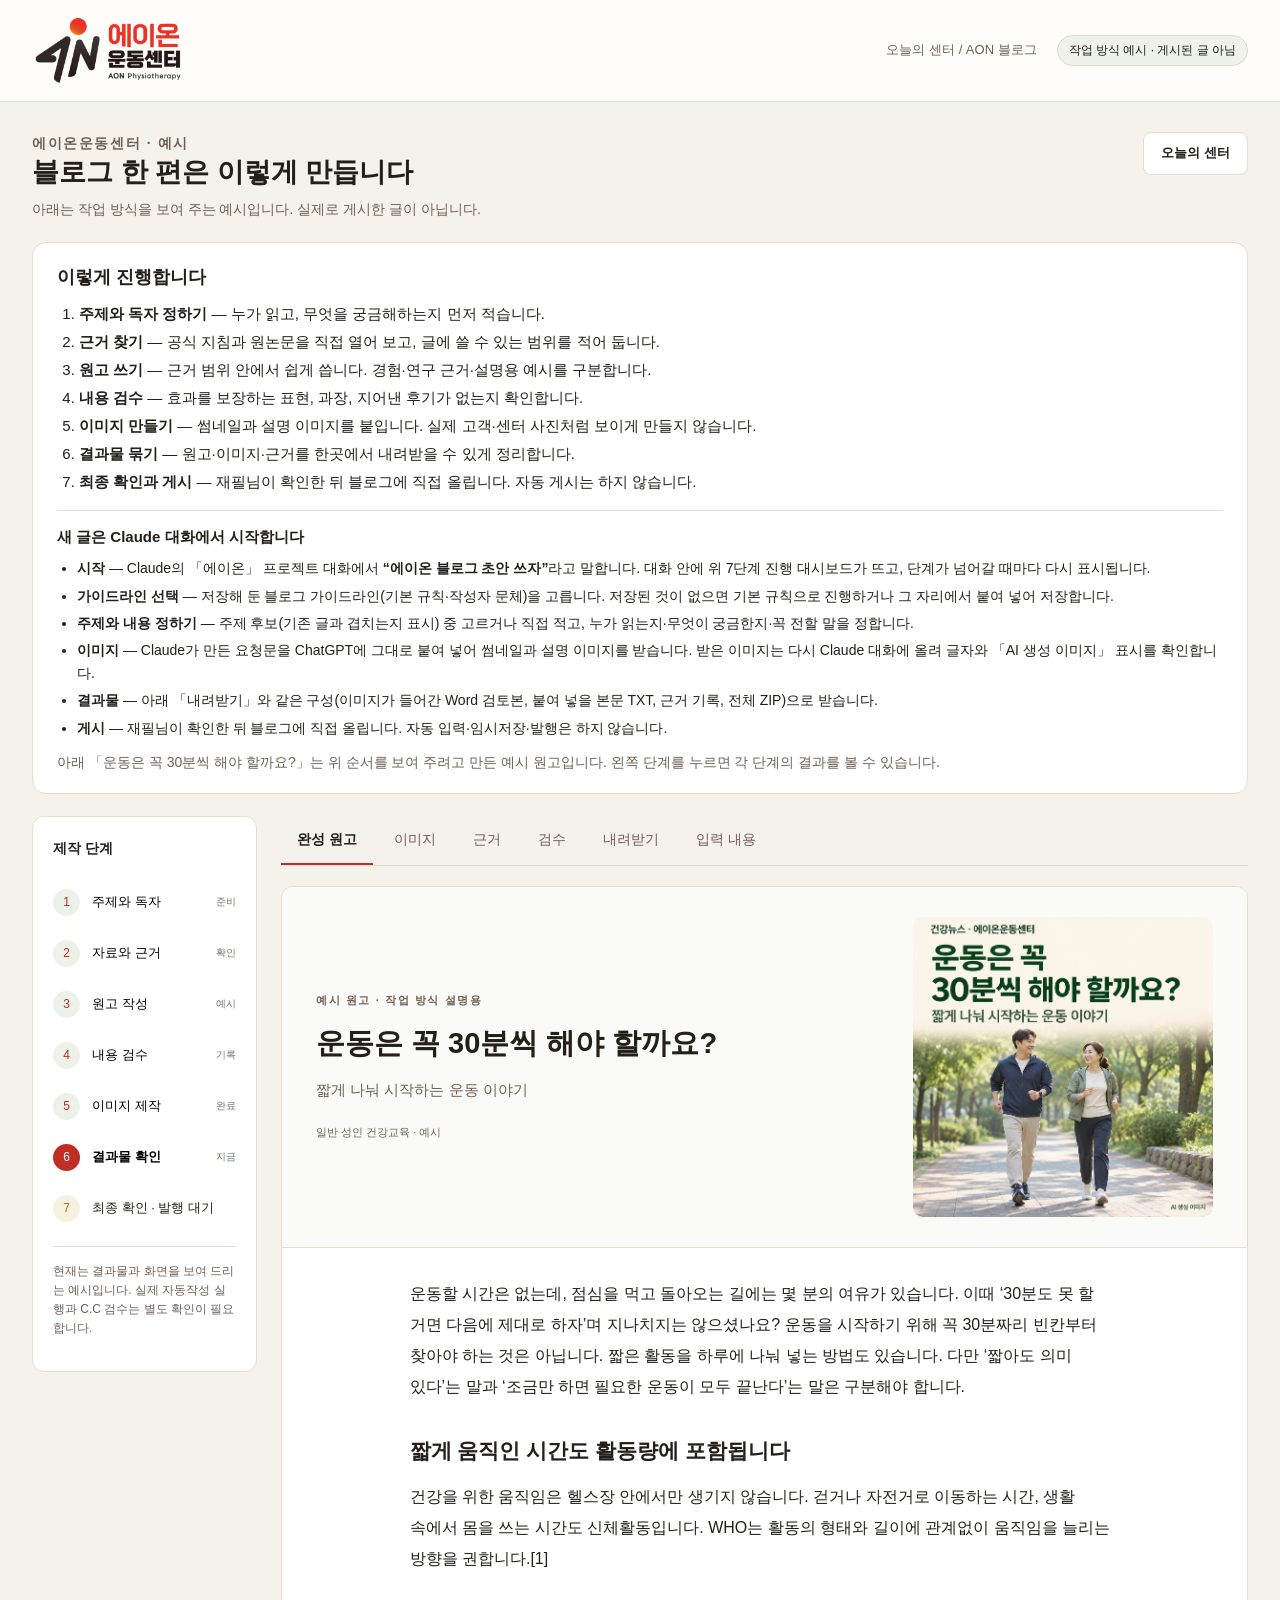
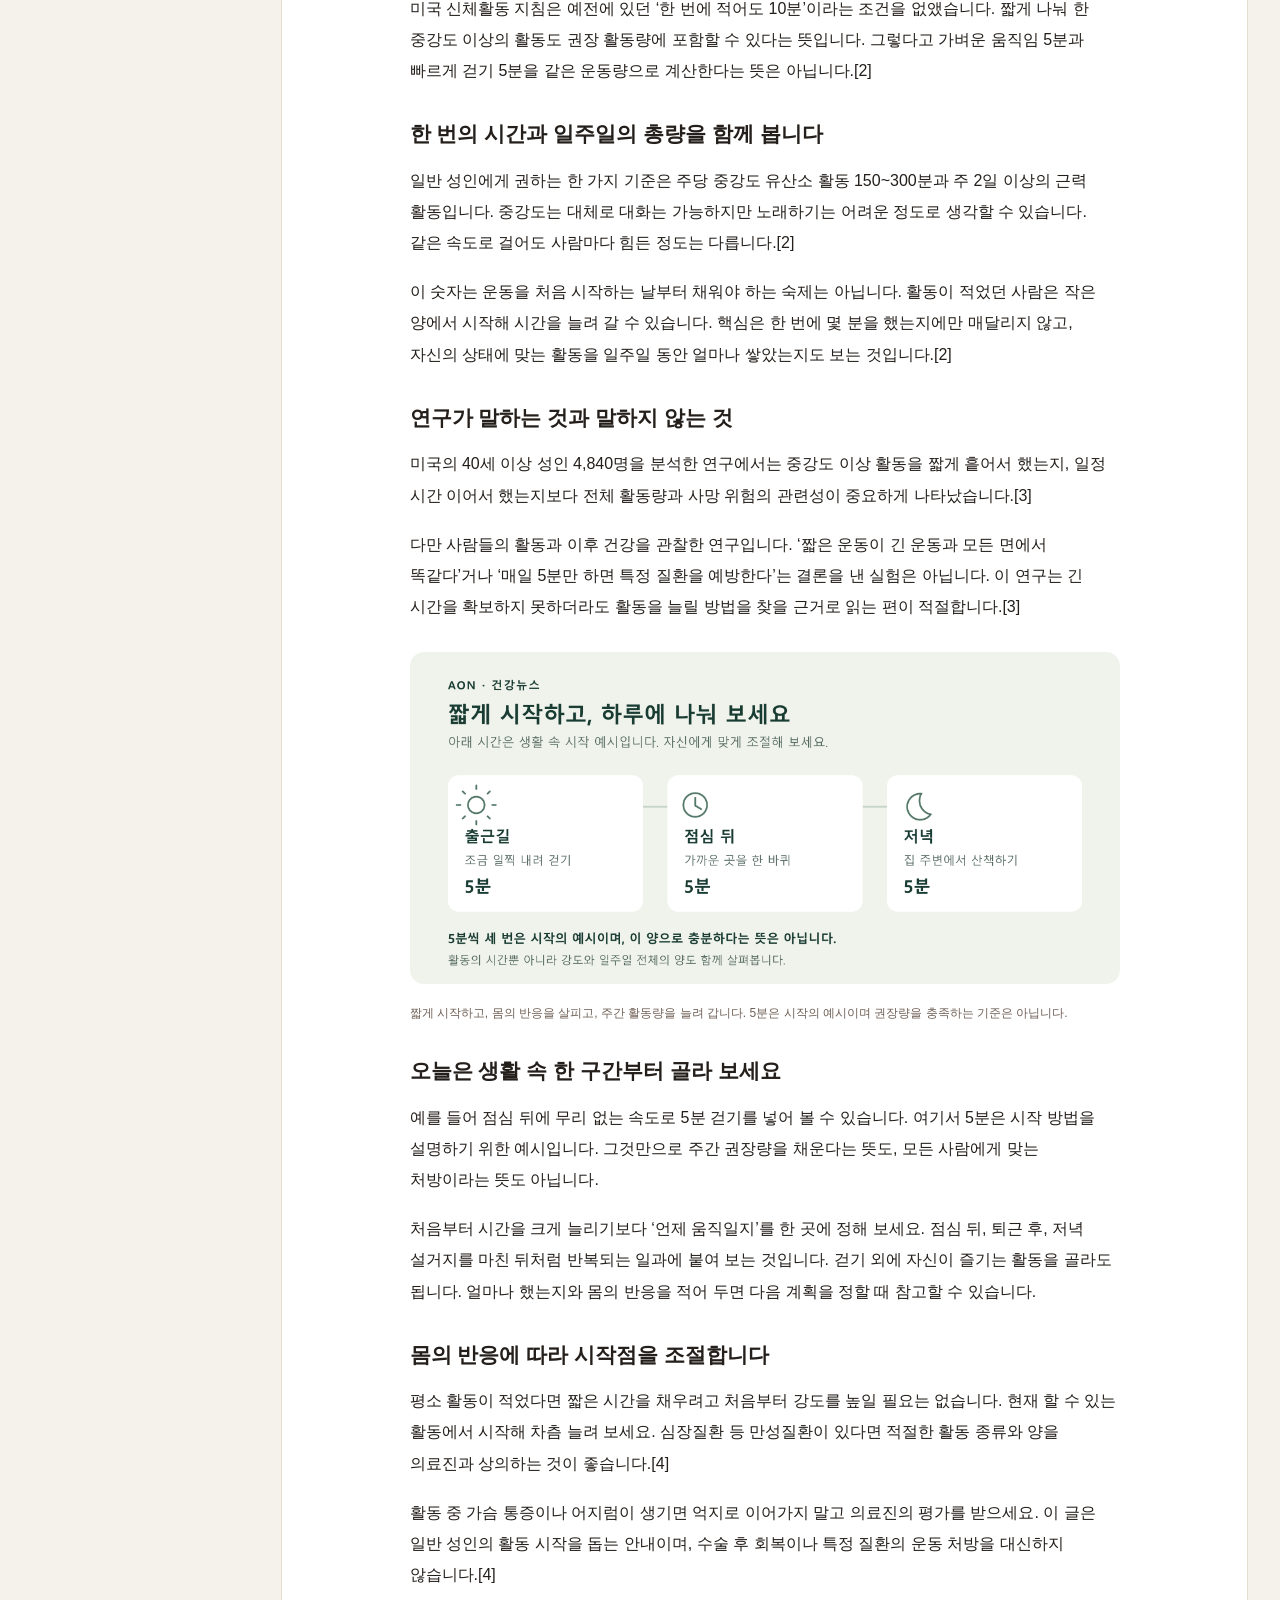
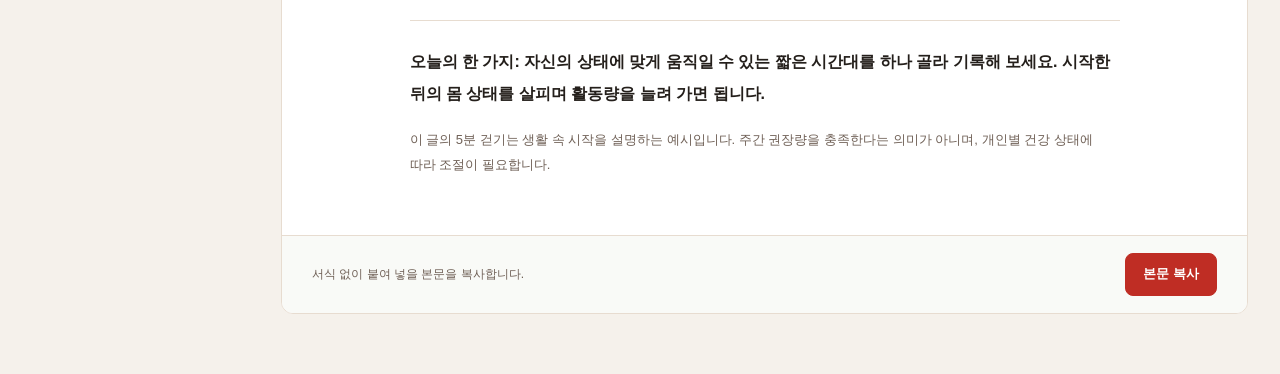
==== commit 7af56636: "토스 POS 주간 예약 요약 저장·표시, 블로그 메뉴에 Claude 대화 시작 안내 추가 - Apps Script: 예약 요약 탭(첫 사용 때 자동 생성), listPos/crea" ====
--- a/blog.html
+++ b/blog.html
@@ -3,11 +3,11 @@
 @media(max-width:1050px){.article-top{grid-template-columns:1fr 220px;padding:25px}.article-top h2{font-size:25px}.layout{grid-template-columns:190px 1fr}.steps{padding:17px}.reading{padding:25px 30px}.wrap{padding:25px 22px}.asset-grid{grid-template-columns:1fr}.asset img{max-height:400px}}
 @media(max-width:750px){.top{padding:13px 16px;gap:10px}.brand small,.crumb{display:none}.top .badge{margin-left:auto;font-size:10px}.wrap{padding:22px 15px 40px}.heading{display:block}.heading h1{font-size:25px}.heading .btn{margin-top:14px}.layout{display:block}.steps{position:static;display:none}.article-top{grid-template-columns:1fr;padding:23px}.article-top img{max-width:380px;justify-self:center;order:-1}.article-top h2{font-size:25px}.reading{padding:21px 24px;font-size:16px}.panel-pad{padding:22px}.download-list{grid-template-columns:1fr}.input-grid{grid-template-columns:1fr;gap:8px}.input-grid dd{margin-bottom:14px}.copyrow{padding:17px 20px}.copyrow>span{max-width:50%}.tabs button{padding:11px 14px;font-size:13px}.mobile-status{display:block;color:var(--muted);font-size:12px;margin:0 0 14px}.check-row{grid-template-columns:22px 1fr}.check-row small{grid-column:2;justify-self:start}.heading p{font-size:13px}}
 @media print{body{background:white}.top,.heading,.steps,.tabs,.copyrow,.mobile-status{display:none}.wrap{padding:0;max-width:none}.layout{display:block}.panel{display:none!important}.panel#article{display:block!important}.paper{border:0}.article-top{padding:0 0 20px;background:white}.article-top img{max-width:200px}.reading{padding:0;max-width:none;font-size:11pt}.reading h2{break-after:avoid;font-size:15pt}.reading figure{break-inside:avoid}.reading img{max-height:200px;object-fit:contain}}
-.howto{background:#fff;border:1px solid var(--line);border-radius:14px;padding:20px 24px;margin-bottom:22px}.howto h2{margin:0 0 10px;font-size:18px}.howto ol{margin:0;padding-left:22px}.howto li{margin:4px 0}.howto p{margin:12px 0 0;color:var(--muted);font-size:14px}
+.howto{background:#fff;border:1px solid var(--line);border-radius:14px;padding:20px 24px;margin-bottom:22px}.howto h2{margin:0 0 10px;font-size:18px}.howto ol{margin:0;padding-left:22px}.howto li{margin:4px 0}.howto p{margin:12px 0 0;color:var(--muted);font-size:14px}.howto-start{margin-top:16px;border-top:1px solid var(--line);padding-top:14px}.howto-start h3{margin:0 0 8px;font-size:15px}.howto-start ul{margin:0;padding-left:20px}.howto-start li{margin:5px 0;font-size:14px}.howto-start q{font-weight:700}
 </style><link rel="stylesheet" href="board-theme.css"></head><body class="blog-sample">
 <header class="top"><a class="brand aon-brand" href="index.html" aria-label="에이온 운동센터"><img src="assets/aon-wordmark.png" alt="" width="500" height="220"></a><span class="crumb">오늘의 센터 / AON 블로그</span><span class="badge">작업 방식 예시 · 게시된 글 아님</span></header>
 <main class="wrap"><div class="heading"><div><p class="eyebrow">에이온운동센터 · 예시</p><h1>블로그 한 편은 이렇게 만듭니다</h1><p>아래는 작업 방식을 보여 주는 예시입니다. 실제로 게시한 글이 아닙니다.</p></div><a class="btn" href="index.html">오늘의 센터</a></div>
-<section class="howto"><h2>이렇게 진행합니다</h2><ol><li><b>주제와 독자 정하기</b> — 누가 읽고, 무엇을 궁금해하는지 먼저 적습니다.</li><li><b>근거 찾기</b> — 공식 지침과 원논문을 직접 열어 보고, 글에 쓸 수 있는 범위를 적어 둡니다.</li><li><b>원고 쓰기</b> — 근거 범위 안에서 쉽게 씁니다. 경험·연구 근거·설명용 예시를 구분합니다.</li><li><b>내용 검수</b> — 효과를 보장하는 표현, 과장, 지어낸 후기가 없는지 확인합니다.</li><li><b>이미지 만들기</b> — 썸네일과 설명 이미지를 붙입니다. 실제 고객·센터 사진처럼 보이게 만들지 않습니다.</li><li><b>결과물 묶기</b> — 원고·이미지·근거를 한곳에서 내려받을 수 있게 정리합니다.</li><li><b>최종 확인과 게시</b> — 재필님이 확인한 뒤 블로그에 직접 올립니다. 자동 게시는 하지 않습니다.</li></ol><p>아래 「운동은 꼭 30분씩 해야 할까요?」는 위 순서를 보여 주려고 만든 예시 원고입니다. 왼쪽 단계를 누르면 각 단계의 결과를 볼 수 있습니다.</p></section><div class="layout"><aside class="steps"><h2>제작 단계</h2><button class="step" data-tab="input"><span>1</span><b>주제와 독자</b><em>준비</em></button><button class="step" data-tab="sources"><span>2</span><b>자료와 근거</b><em>확인</em></button><button class="step" data-tab="article"><span>3</span><b>원고 작성</b><em>예시</em></button><button class="step" data-tab="review"><span>4</span><b>내용 검수</b><em>기록</em></button><button class="step" data-tab="images"><span>5</span><b>이미지 제작</b><em>완료</em></button><button class="step current" data-tab="files"><span>6</span><b>결과물 확인</b><em>지금</em></button><div class="step pending"><span>7</span><b>최종 확인 · 발행 대기</b></div><p class="explain">현재는 결과물과 화면을 보여 드리는 예시입니다. 실제 자동작성 실행과 C.C 검수는 별도 확인이 필요합니다.</p></aside>
+<section class="howto"><h2>이렇게 진행합니다</h2><ol><li><b>주제와 독자 정하기</b> — 누가 읽고, 무엇을 궁금해하는지 먼저 적습니다.</li><li><b>근거 찾기</b> — 공식 지침과 원논문을 직접 열어 보고, 글에 쓸 수 있는 범위를 적어 둡니다.</li><li><b>원고 쓰기</b> — 근거 범위 안에서 쉽게 씁니다. 경험·연구 근거·설명용 예시를 구분합니다.</li><li><b>내용 검수</b> — 효과를 보장하는 표현, 과장, 지어낸 후기가 없는지 확인합니다.</li><li><b>이미지 만들기</b> — 썸네일과 설명 이미지를 붙입니다. 실제 고객·센터 사진처럼 보이게 만들지 않습니다.</li><li><b>결과물 묶기</b> — 원고·이미지·근거를 한곳에서 내려받을 수 있게 정리합니다.</li><li><b>최종 확인과 게시</b> — 재필님이 확인한 뒤 블로그에 직접 올립니다. 자동 게시는 하지 않습니다.</li></ol><div class="howto-start"><h3>새 글은 Claude 대화에서 시작합니다</h3><ul><li><b>시작</b> — Claude의 「에이온」 프로젝트 대화에서 <q>에이온 블로그 초안 쓰자</q>라고 말합니다. 대화 안에 위 7단계 진행 대시보드가 뜨고, 단계가 넘어갈 때마다 다시 표시됩니다.</li><li><b>가이드라인 선택</b> — 저장해 둔 블로그 가이드라인(기본 규칙·작성자 문체)을 고릅니다. 저장된 것이 없으면 기본 규칙으로 진행하거나 그 자리에서 붙여 넣어 저장합니다.</li><li><b>주제와 내용 정하기</b> — 주제 후보(기존 글과 겹치는지 표시) 중 고르거나 직접 적고, 누가 읽는지·무엇이 궁금한지·꼭 전할 말을 정합니다.</li><li><b>이미지</b> — Claude가 만든 요청문을 ChatGPT에 그대로 붙여 넣어 썸네일과 설명 이미지를 받습니다. 받은 이미지는 다시 Claude 대화에 올려 글자와 「AI 생성 이미지」 표시를 확인합니다.</li><li><b>결과물</b> — 아래 「내려받기」와 같은 구성(이미지가 들어간 Word 검토본, 붙여 넣을 본문 TXT, 근거 기록, 전체 ZIP)으로 받습니다.</li><li><b>게시</b> — 재필님이 확인한 뒤 블로그에 직접 올립니다. 자동 입력·임시저장·발행은 하지 않습니다.</li></ul></div><p>아래 「운동은 꼭 30분씩 해야 할까요?」는 위 순서를 보여 주려고 만든 예시 원고입니다. 왼쪽 단계를 누르면 각 단계의 결과를 볼 수 있습니다.</p></section><div class="layout"><aside class="steps"><h2>제작 단계</h2><button class="step" data-tab="input"><span>1</span><b>주제와 독자</b><em>준비</em></button><button class="step" data-tab="sources"><span>2</span><b>자료와 근거</b><em>확인</em></button><button class="step" data-tab="article"><span>3</span><b>원고 작성</b><em>예시</em></button><button class="step" data-tab="review"><span>4</span><b>내용 검수</b><em>기록</em></button><button class="step" data-tab="images"><span>5</span><b>이미지 제작</b><em>완료</em></button><button class="step current" data-tab="files"><span>6</span><b>결과물 확인</b><em>지금</em></button><div class="step pending"><span>7</span><b>최종 확인 · 발행 대기</b></div><p class="explain">현재는 결과물과 화면을 보여 드리는 예시입니다. 실제 자동작성 실행과 C.C 검수는 별도 확인이 필요합니다.</p></aside>
 <div><div class="tabs" role="tablist" aria-label="블로그 예시 자료"><button role="tab" class="active" aria-selected="true" data-tab="article">완성 원고</button><button role="tab" aria-selected="false" data-tab="images">이미지</button><button role="tab" aria-selected="false" data-tab="sources">근거</button><button role="tab" aria-selected="false" data-tab="review">검수</button><button role="tab" aria-selected="false" data-tab="files">내려받기</button><button role="tab" aria-selected="false" data-tab="input">입력 내용</button></div><p class="mobile-status">자료 → 원고 → 검수 → 이미지 → 결과물 확인 · 최종 확인 대기</p>
 <section id="article" class="panel paper" role="tabpanel"><div class="article-top"><div><p class="eyebrow">예시 원고 · 작업 방식 설명용</p><h2>운동은 꼭 30분씩 해야 할까요?</h2><p class="subtitle">짧게 나눠 시작하는 운동 이야기</p><div class="article-meta">일반 성인 건강교육 · 예시</div></div><img src="assets/cover.png" alt="운동은 꼭 30분씩 해야 할까요 제목과 공원을 걷는 성인 두 명을 그린 AI 썸네일"></div><article class="reading"><p>운동할 시간은 없는데, 점심을 먹고 돌아오는 길에는 몇 분의 여유가 있습니다. 이때 ‘30분도 못 할 거면 다음에 제대로 하자’며 지나치지는 않으셨나요? 운동을 시작하기 위해 꼭 30분짜리 빈칸부터 찾아야 하는 것은 아닙니다. 짧은 활동을 하루에 나눠 넣는 방법도 있습니다. 다만 ‘짧아도 의미 있다’는 말과 ‘조금만 하면 필요한 운동이 모두 끝난다’는 말은 구분해야 합니다.</p><section><h2>짧게 움직인 시간도 활동량에 포함됩니다</h2><p>건강을 위한 움직임은 헬스장 안에서만 생기지 않습니다. 걷거나 자전거로 이동하는 시간, 생활 속에서 몸을 쓰는 시간도 신체활동입니다. WHO는 활동의 형태와 길이에 관계없이 움직임을 늘리는 방향을 권합니다.[1]</p><p>미국 신체활동 지침은 예전에 있던 ‘한 번에 적어도 10분’이라는 조건을 없앴습니다. 짧게 나눠 한 중강도 이상의 활동도 권장 활동량에 포함할 수 있다는 뜻입니다. 그렇다고 가벼운 움직임 5분과 빠르게 걷기 5분을 같은 운동량으로 계산한다는 뜻은 아닙니다.[2]</p></section><section><h2>한 번의 시간과 일주일의 총량을 함께 봅니다</h2><p>일반 성인에게 권하는 한 가지 기준은 주당 중강도 유산소 활동 150~300분과 주 2일 이상의 근력 활동입니다. 중강도는 대체로 대화는 가능하지만 노래하기는 어려운 정도로 생각할 수 있습니다. 같은 속도로 걸어도 사람마다 힘든 정도는 다릅니다.[2]</p><p>이 숫자는 운동을 처음 시작하는 날부터 채워야 하는 숙제는 아닙니다. 활동이 적었던 사람은 작은 양에서 시작해 시간을 늘려 갈 수 있습니다. 핵심은 한 번에 몇 분을 했는지에만 매달리지 않고, 자신의 상태에 맞는 활동을 일주일 동안 얼마나 쌓았는지도 보는 것입니다.[2]</p></section><section><h2>연구가 말하는 것과 말하지 않는 것</h2><p>미국의 40세 이상 성인 4,840명을 분석한 연구에서는 중강도 이상 활동을 짧게 흩어서 했는지, 일정 시간 이어서 했는지보다 전체 활동량과 사망 위험의 관련성이 중요하게 나타났습니다.[3]</p><p>다만 사람들의 활동과 이후 건강을 관찰한 연구입니다. ‘짧은 운동이 긴 운동과 모든 면에서 똑같다’거나 ‘매일 5분만 하면 특정 질환을 예방한다’는 결론을 낸 실험은 아닙니다. 이 연구는 긴 시간을 확보하지 못하더라도 활동을 늘릴 방법을 찾을 근거로 읽는 편이 적절합니다.[3]</p></section><figure><img src="assets/activity-guide.png" alt="출근길·점심 뒤·저녁에 각각 5분 걷기를 넣는 시작 예시"><figcaption>짧게 시작하고, 몸의 반응을 살피고, 주간 활동량을 늘려 갑니다. 5분은 시작의 예시이며 권장량을 충족하는 기준은 아닙니다.</figcaption></figure><section><h2>오늘은 생활 속 한 구간부터 골라 보세요</h2><p>예를 들어 점심 뒤에 무리 없는 속도로 5분 걷기를 넣어 볼 수 있습니다. 여기서 5분은 시작 방법을 설명하기 위한 예시입니다. 그것만으로 주간 권장량을 채운다는 뜻도, 모든 사람에게 맞는 처방이라는 뜻도 아닙니다.</p><p>처음부터 시간을 크게 늘리기보다 ‘언제 움직일지’를 한 곳에 정해 보세요. 점심 뒤, 퇴근 후, 저녁 설거지를 마친 뒤처럼 반복되는 일과에 붙여 보는 것입니다. 걷기 외에 자신이 즐기는 활동을 골라도 됩니다. 얼마나 했는지와 몸의 반응을 적어 두면 다음 계획을 정할 때 참고할 수 있습니다.</p></section><section><h2>몸의 반응에 따라 시작점을 조절합니다</h2><p>평소 활동이 적었다면 짧은 시간을 채우려고 처음부터 강도를 높일 필요는 없습니다. 현재 할 수 있는 활동에서 시작해 차츰 늘려 보세요. 심장질환 등 만성질환이 있다면 적절한 활동 종류와 양을 의료진과 상의하는 것이 좋습니다.[4]</p><p>활동 중 가슴 통증이나 어지럼이 생기면 억지로 이어가지 말고 의료진의 평가를 받으세요. 이 글은 일반 성인의 활동 시작을 돕는 안내이며, 수술 후 회복이나 특정 질환의 운동 처방을 대신하지 않습니다.[4]</p></section><p class="takeaway">오늘의 한 가지: 자신의 상태에 맞게 움직일 수 있는 짧은 시간대를 하나 골라 기록해 보세요. 시작한 뒤의 몸 상태를 살피며 활동량을 늘려 가면 됩니다.</p><p class="reader-note">이 글의 5분 걷기는 생활 속 시작을 설명하는 예시입니다. 주간 권장량을 충족한다는 의미가 아니며, 개인별 건강 상태에 따라 조절이 필요합니다.</p></article><div class="copyrow"><span>서식 없이 붙여 넣을 본문을 복사합니다.</span><button class="btn primary" id="copyArticle">본문 복사</button></div></section>
 <section id="images" class="panel paper panel-pad" role="tabpanel" hidden><h2>글과 함께 사용할 이미지</h2><p>제목 썸네일 1장과 본문 설명 이미지 1장을 준비했습니다.</p><div class="asset-grid"><article class="asset"><img src="assets/cover.png" alt="건강뉴스 제목 썸네일"><h3>01 · 대표 썸네일</h3><p>글 도입에 배치합니다. 실제 고객·직원이나 센터 현장 사진이 아닌 AI 생성 이미지입니다.</p><a class="btn" href="assets/cover.png" download>PNG 내려받기 ↓</a></article><article class="asset"><img src="assets/activity-guide.png" alt="짧은 활동을 하루에 나누어 넣는 예시"><h3>02 · 본문 설명</h3><p>하루에 활동을 나눠 넣는 생활 예시입니다. 5분씩 세 번이면 충분하다는 뜻이 되지 않도록 주의 문구를 넣었습니다.</p><a class="btn" href="assets/activity-guide.png" download>PNG 내려받기 ↓</a></article></div></section>
